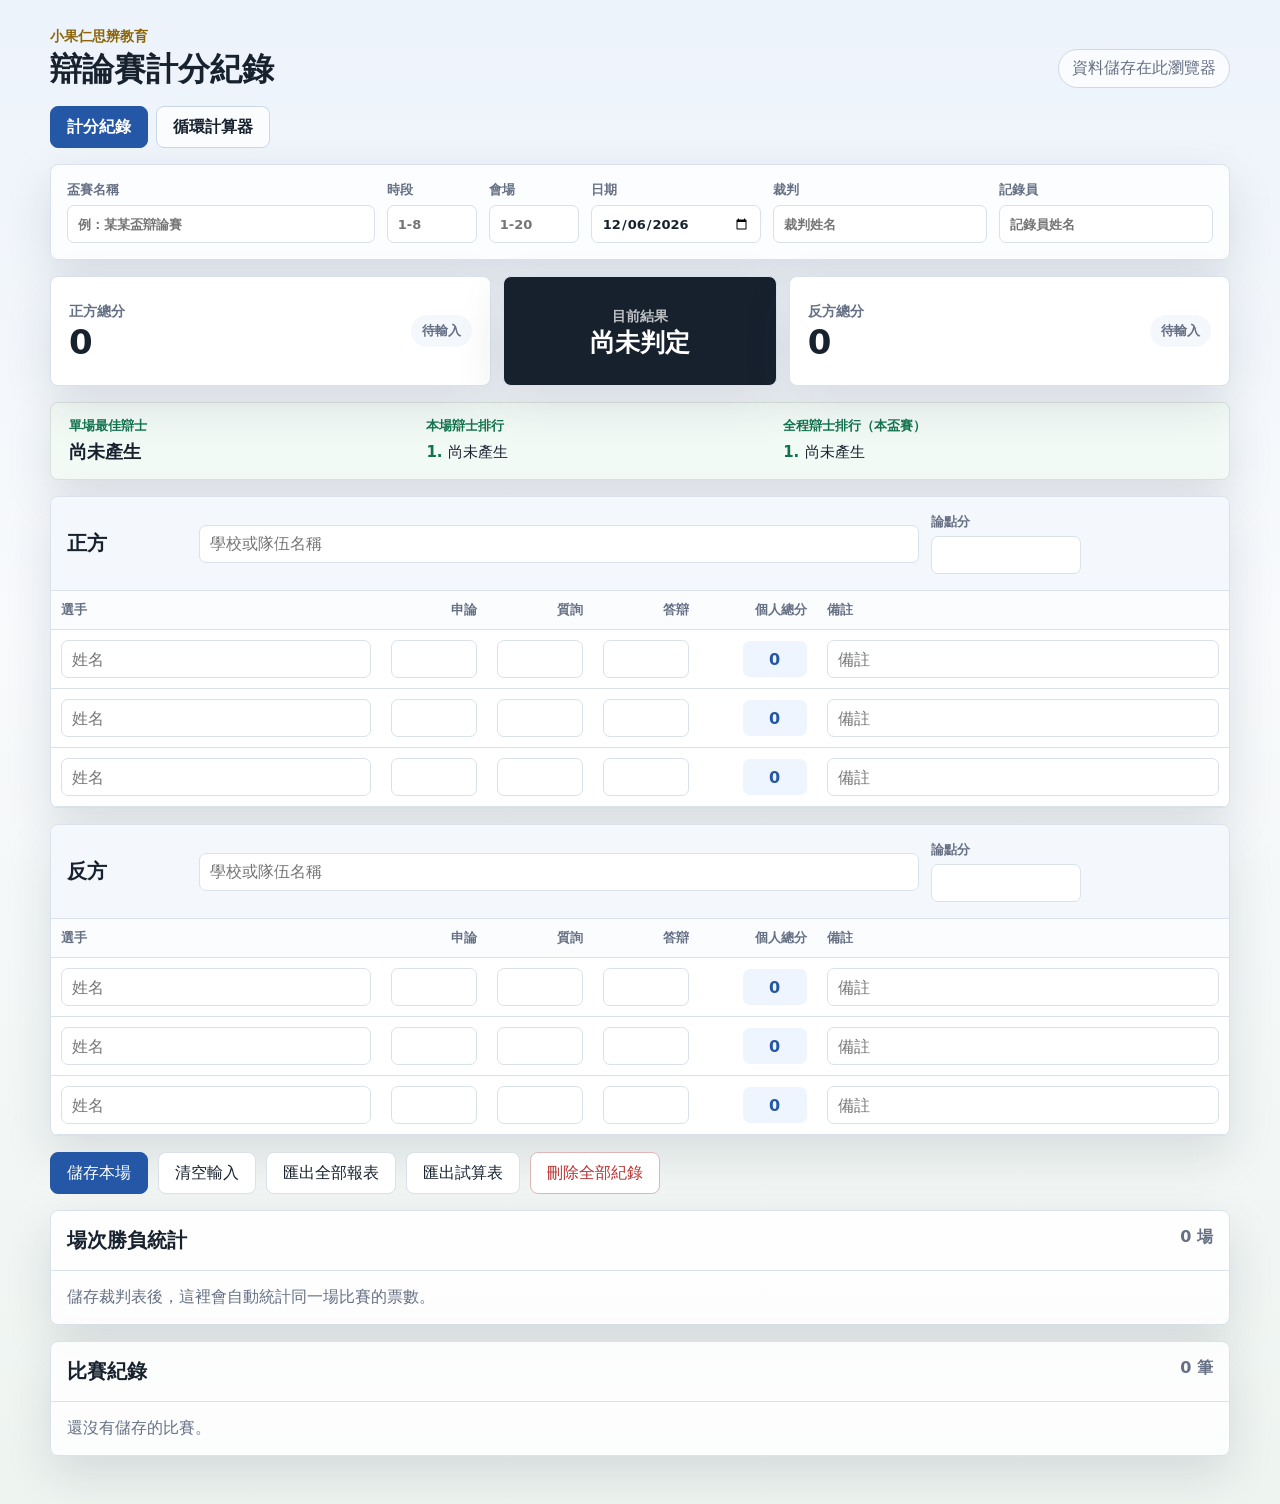
==== index.html @ 8562956e "Add files via upload" ====
<!doctype html>
<html lang="zh-Hant">
  <head>
    <meta charset="utf-8" />
    <meta name="viewport" content="width=device-width, initial-scale=1" />
    <title>辯論比賽計分紀錄</title>
    <link rel="stylesheet" href="styles.css?v=20260608-2" />
  </head>
  <body>
    <main class="app">
      <header class="topbar">
        <div>
          <p class="eyebrow">小果仁思辨教育</p>
          <h1>辯論賽計分紀錄</h1>
        </div>
        <div class="save-status" id="saveStatus">資料儲存在此瀏覽器</div>
      </header>

      <nav class="app-tabs" aria-label="功能切換">
        <button class="tab-button is-active" type="button" data-view="scoreView">計分紀錄</button>
        <button class="tab-button" type="button" data-view="cycleView">循環計算器</button>
      </nav>

      <section id="scoreView" class="app-view">
      <section class="match-meta" aria-label="比賽資訊">
        <label>
          盃賽名稱
          <input id="competitionName" type="text" placeholder="例：某某盃辯論賽" />
        </label>
        <label>
          時段
          <input id="matchPeriod" type="number" min="1" max="8" step="1" inputmode="numeric" data-integer-range="true" placeholder="1-8" />
        </label>
        <label>
          會場
          <input id="matchVenue" type="number" min="1" max="20" step="1" inputmode="numeric" data-integer-range="true" placeholder="1-20" />
        </label>
        <label>
          日期
          <input id="matchDate" type="date" />
        </label>
        <label>
          裁判
          <input id="matchJudge" type="text" placeholder="裁判姓名" />
        </label>
        <label>
          記錄員
          <input id="matchRecorder" type="text" placeholder="記錄員姓名" />
        </label>
      </section>

      <section class="cloud-panel is-hidden" aria-label="雲端儲存設定">
        <div>
          <p>雲端儲存</p>
          <strong id="cloudStatus">尚未連線 Google Sheet</strong>
        </div>
        <label>
          Apps Script 網址
          <input id="cloudEndpoint" type="url" placeholder="貼上 Google Apps Script Web App URL" />
        </label>
        <button id="saveCloudEndpoint" type="button">儲存連線</button>
      </section>

      <section class="scoreboard" aria-label="隊伍總分">
        <article class="side-summary affirmative">
          <div>
            <p>正方總分</p>
            <strong id="affirmativeTotal">0</strong>
          </div>
          <span id="affirmativeBadge">待輸入</span>
        </article>
        <article class="winner-card">
          <p>目前結果</p>
          <strong id="winnerText">尚未判定</strong>
        </article>
        <article class="side-summary negative">
          <div>
            <p>反方總分</p>
            <strong id="negativeTotal">0</strong>
          </div>
          <span id="negativeBadge">待輸入</span>
        </article>
      </section>

      <section class="best-panel" aria-label="單場最佳">
        <article>
          <p>單場最佳辯士</p>
          <strong id="bestPlayers">尚未產生</strong>
        </article>
        <article>
          <p>本場辯士排行</p>
          <ol id="matchRankings" class="ranking-list"></ol>
        </article>
        <article>
          <p>全程辯士排行（本盃賽）</p>
          <ol id="seasonRankings" class="ranking-list"></ol>
        </article>
      </section>

      <section class="teams" aria-label="選手分數">
        <article class="team-panel" data-side="affirmative">
          <div class="panel-heading">
            <h2>正方</h2>
            <input id="affirmativeTeam" type="text" placeholder="學校或隊伍名稱" />
            <label class="side-argument">
              論點分
              <input id="affirmativeArgument" type="number" min="-10" max="100" step="1" inputmode="numeric" />
            </label>
          </div>
          <div class="table-wrap">
            <table>
              <colgroup>
                <col class="player-col" />
                <col class="score-col" />
                <col class="score-col" />
                <col class="score-col" />
                <col class="total-col" />
                <col class="note-col" />
              </colgroup>
              <thead>
                <tr>
                  <th>選手</th>
                  <th>申論</th>
                  <th>質詢</th>
                  <th>答辯</th>
                  <th>個人總分</th>
                  <th>備註</th>
                </tr>
              </thead>
              <tbody id="affirmativeRows"></tbody>
            </table>
          </div>
        </article>

        <article class="team-panel" data-side="negative">
          <div class="panel-heading">
            <h2>反方</h2>
            <input id="negativeTeam" type="text" placeholder="學校或隊伍名稱" />
            <label class="side-argument">
              論點分
              <input id="negativeArgument" type="number" min="-10" max="100" step="1" inputmode="numeric" />
            </label>
          </div>
          <div class="table-wrap">
            <table>
              <colgroup>
                <col class="player-col" />
                <col class="score-col" />
                <col class="score-col" />
                <col class="score-col" />
                <col class="total-col" />
                <col class="note-col" />
              </colgroup>
              <thead>
                <tr>
                  <th>選手</th>
                  <th>申論</th>
                  <th>質詢</th>
                  <th>答辯</th>
                  <th>個人總分</th>
                  <th>備註</th>
                </tr>
              </thead>
              <tbody id="negativeRows"></tbody>
            </table>
          </div>
        </article>
      </section>

      <section class="actions" aria-label="操作">
        <button class="primary" id="saveMatch" type="button">儲存本場</button>
        <button id="resetForm" type="button">清空輸入</button>
        <button id="exportRecords" type="button">匯出全部報表</button>
        <button id="exportSpreadsheet" type="button">匯出試算表</button>
        <button class="danger" id="clearRecords" type="button">刪除全部紀錄</button>
      </section>

      <section class="match-summary-section" aria-label="場次勝負統計">
        <div class="section-heading">
          <h2>場次勝負統計</h2>
          <p id="matchSummaryCount">0 場</p>
        </div>
        <div id="matchSummaryList" class="match-summary-list"></div>
      </section>

      <section class="records-section" aria-label="歷史紀錄">
        <div class="section-heading">
          <h2>比賽紀錄</h2>
          <p id="recordCount">0 筆</p>
        </div>
        <div id="recordsList" class="records-list"></div>
      </section>
      </section>

      <section id="cycleView" class="app-view is-hidden" aria-label="循環計算器">
        <section class="cycle-panel">
          <div class="section-heading">
            <h2>循環計算器</h2>
            <p id="cycleStatus">選擇已儲存的場次</p>
          </div>
          <div class="cycle-controls">
            <label>
              循環類型
              <select id="cycleType">
                <option value="single">單淘（一場定生死）</option>
                <option value="mutual">互咬（兩場交換持方）</option>
                <option value="triangle">三角循環（三間學校）</option>
              </select>
            </label>
            <label>
              盃賽名稱
              <select id="cycleCompetition"></select>
            </label>
            <label>
              場次一
              <select class="cycle-match-select" id="cycleMatchA"></select>
            </label>
            <label>
              場次二
              <select class="cycle-match-select" id="cycleMatchB"></select>
            </label>
            <label>
              場次三
              <select class="cycle-match-select" id="cycleMatchC"></select>
            </label>
          </div>
          <div class="cycle-rule">
            <strong>出循環規則</strong>
            <p>先比勝場數；勝場相同，比評分單張數；評分單張數相同，比論點分。數字越高越優先。</p>
          </div>
          <div id="cycleResult" class="cycle-result"></div>
        </section>
      </section>
    </main>

    <template id="playerRowTemplate">
      <tr>
        <td><input data-field="name" type="text" placeholder="姓名" /></td>
        <td><input data-field="speech" type="number" min="-10" max="100" step="1" inputmode="numeric" /></td>
        <td><input data-field="question" type="number" min="-10" max="100" step="1" inputmode="numeric" /></td>
        <td><input data-field="defense" type="number" min="-10" max="100" step="1" inputmode="numeric" /></td>
        <td><output data-field="total">0</output></td>
        <td><input data-field="note" type="text" placeholder="備註" /></td>
      </tr>
    </template>

    <script src="app.js?v=20260608-2"></script>
  </body>
</html>
---- styles.css ----
:root {
  color-scheme: light;
  --ink: #18222f;
  --muted: #667085;
  --line: #d9e1ea;
  --surface: #ffffff;
  --band: #f4f7fb;
  --green: #11724d;
  --green-soft: #e8f5ef;
  --red: #b93232;
  --red-soft: #fff0ee;
  --blue: #2457a6;
  --blue-soft: #eef5ff;
  --gold: #8b6508;
  --shadow: 0 18px 48px rgba(20, 36, 58, 0.12);
}

* {
  box-sizing: border-box;
}

body {
  margin: 0;
  min-height: 100vh;
  color: var(--ink);
  font-family: "Noto Sans TC", "PingFang TC", "Microsoft JhengHei", system-ui, sans-serif;
  background: linear-gradient(180deg, #edf3fb 0%, #f8fafc 42%, #eef4f0 100%);
}

button,
input {
  font: inherit;
}

button {
  min-height: 42px;
  border: 1px solid var(--line);
  border-radius: 8px;
  padding: 0 16px;
  color: var(--ink);
  background: var(--surface);
  cursor: pointer;
}

button:hover {
  border-color: #9aaec2;
}

button.primary {
  border-color: var(--blue);
  color: #fff;
  background: var(--blue);
}

button.danger {
  color: var(--red);
  border-color: #e0b5b5;
}

input {
  width: 100%;
  min-height: 38px;
  border: 1px solid var(--line);
  border-radius: 7px;
  padding: 8px 10px;
  color: var(--ink);
  background: #fff;
}

input:focus {
  outline: 3px solid rgba(36, 87, 166, 0.18);
  border-color: var(--blue);
}

.app {
  width: min(1180px, calc(100% - 28px));
  margin: 0 auto;
  padding: 28px 0 48px;
}

.topbar {
  display: flex;
  align-items: flex-end;
  justify-content: space-between;
  gap: 20px;
  margin-bottom: 18px;
}

.eyebrow,
.topbar h1,
.section-heading h2,
.panel-heading h2,
.scoreboard p {
  margin: 0;
}

.eyebrow {
  color: var(--gold);
  font-size: 14px;
  font-weight: 700;
}

.topbar h1 {
  margin-top: 4px;
  font-size: 32px;
  line-height: 1.2;
}

.save-status {
  flex: 0 0 auto;
  border: 1px solid #cdd9e6;
  border-radius: 999px;
  padding: 8px 13px;
  color: var(--muted);
  background: rgba(255, 255, 255, 0.72);
}

.match-meta,
.cloud-panel,
.scoreboard,
.best-panel,
.teams,
.actions,
.match-summary-section,
.records-section {
  margin-top: 16px;
}

.app-tabs {
  display: flex;
  gap: 8px;
  margin-top: 18px;
}

.tab-button {
  border-color: #cbd7e4;
  background: rgba(255, 255, 255, 0.76);
  font-weight: 800;
}

.tab-button.is-active {
  border-color: var(--blue);
  color: #fff;
  background: var(--blue);
}

.match-meta {
  display: grid;
  grid-template-columns: 1.15fr 90px 90px 170px 0.8fr 0.8fr;
  gap: 12px;
  padding: 16px;
  border: 1px solid var(--line);
  border-radius: 8px;
  background: rgba(255, 255, 255, 0.78);
  box-shadow: var(--shadow);
}

.cycle-panel {
  margin-top: 16px;
  border: 1px solid var(--line);
  border-radius: 8px;
  background: rgba(255, 255, 255, 0.86);
  box-shadow: var(--shadow);
}

.cycle-controls {
  display: grid;
  grid-template-columns: 1fr 1.2fr 1fr 1fr 1fr;
  gap: 12px;
  padding: 16px;
  border-bottom: 1px solid var(--line);
}

select {
  width: 100%;
  min-height: 38px;
  border: 1px solid var(--line);
  border-radius: 7px;
  padding: 8px 10px;
  color: var(--ink);
  background: #fff;
  font: inherit;
}

.cycle-rule {
  display: grid;
  gap: 4px;
  padding: 14px 16px;
  border-bottom: 1px solid var(--line);
  background: #fbfcfe;
}

.cycle-rule strong,
.cycle-rule p {
  margin: 0;
}

.cycle-rule strong {
  color: var(--green);
}

.cycle-rule p {
  color: var(--muted);
}

.cycle-result {
  padding: 16px;
}

.cycle-result table {
  min-width: 680px;
}

.cycle-result tr.is-winner td {
  color: var(--green);
  background: var(--green-soft);
  font-weight: 800;
}

.is-hidden {
  display: none !important;
}

.cloud-panel {
  display: grid;
  grid-template-columns: minmax(180px, 240px) 1fr auto;
  align-items: end;
  gap: 12px;
  padding: 16px;
  border: 1px solid #d7e3d8;
  border-radius: 8px;
  background: #f7fbf8;
  box-shadow: var(--shadow);
}

.cloud-panel p,
.cloud-panel strong {
  margin: 0;
}

.cloud-panel p {
  color: var(--green);
  font-size: 13px;
  font-weight: 800;
}

.cloud-panel strong {
  display: block;
  margin-top: 4px;
  font-size: 16px;
}

label {
  display: grid;
  gap: 6px;
  color: var(--muted);
  font-size: 13px;
  font-weight: 700;
}

.scoreboard {
  display: grid;
  grid-template-columns: 1fr minmax(220px, 0.62fr) 1fr;
  gap: 12px;
}

.side-summary,
.winner-card {
  min-height: 110px;
  border: 1px solid var(--line);
  border-radius: 8px;
  padding: 18px;
  background: var(--surface);
  box-shadow: var(--shadow);
}

.side-summary {
  display: flex;
  align-items: center;
  justify-content: space-between;
  gap: 16px;
}

.side-summary p,
.winner-card p {
  color: var(--muted);
  font-size: 14px;
  font-weight: 700;
}

.side-summary strong,
.winner-card strong {
  display: block;
  margin-top: 4px;
  font-size: 34px;
  line-height: 1;
}

.side-summary span {
  border-radius: 999px;
  padding: 7px 11px;
  color: var(--muted);
  background: var(--band);
  font-size: 13px;
  font-weight: 700;
  white-space: nowrap;
}

.side-summary.is-leading span {
  color: var(--green);
  background: var(--green-soft);
}

.winner-card {
  display: grid;
  align-content: center;
  text-align: center;
  background: #17212e;
  color: #fff;
}

.winner-card p {
  color: rgba(255, 255, 255, 0.72);
}

.winner-card strong {
  font-size: 25px;
}

.best-panel {
  display: grid;
  grid-template-columns: 1fr 1fr 1.25fr;
  gap: 14px;
  border: 1px solid #d7e3d8;
  border-radius: 8px;
  padding: 14px 18px;
  background: #f2faf6;
  box-shadow: var(--shadow);
}

.best-panel article {
  min-width: 0;
}

.best-panel p {
  margin: 0;
  color: var(--green);
  font-size: 13px;
  font-weight: 800;
}

.ranking-list {
  margin: 6px 0 0;
  padding-left: 22px;
  color: var(--ink);
  font-size: 15px;
  line-height: 1.55;
}

.ranking-list li::marker {
  color: var(--green);
  font-weight: 800;
}

.best-panel strong {
  display: block;
  margin-top: 4px;
  color: var(--ink);
  font-size: 18px;
  line-height: 1.45;
}

.teams {
  display: grid;
  gap: 16px;
}

.team-panel {
  overflow: hidden;
  border: 1px solid var(--line);
  border-radius: 8px;
  background: var(--surface);
  box-shadow: var(--shadow);
}

.panel-heading {
  display: grid;
  grid-template-columns: 120px minmax(280px, 720px) 150px;
  align-items: center;
  justify-content: start;
  gap: 12px;
  padding: 16px;
  border-bottom: 1px solid var(--line);
  background: var(--band);
}

.side-argument {
  gap: 5px;
}

.panel-heading h2,
.section-heading h2 {
  font-size: 20px;
}

.table-wrap {
  overflow-x: auto;
}

table {
  width: 100%;
  border-collapse: collapse;
  table-layout: fixed;
  min-width: 860px;
}

.player-col {
  width: 28%;
}

.score-col {
  width: 9%;
}

.total-col {
  width: 10%;
}

.note-col {
  width: 35%;
}

th,
td {
  border-bottom: 1px solid var(--line);
  padding: 10px;
  text-align: left;
  vertical-align: middle;
}

th {
  color: var(--muted);
  font-size: 13px;
  background: #fbfcfe;
}

td:nth-child(n + 2):nth-child(-n + 5),
th:nth-child(n + 2):nth-child(-n + 5) {
  text-align: right;
}

td output {
  display: inline-grid;
  width: 64px;
  min-height: 36px;
  align-items: center;
  justify-content: center;
  border-radius: 7px;
  color: var(--blue);
  background: var(--blue-soft);
  font-weight: 800;
}

td input[data-field="speech"],
td input[data-field="question"],
td input[data-field="defense"] {
  max-width: 86px;
  margin-left: auto;
}

.actions {
  display: flex;
  flex-wrap: wrap;
  gap: 10px;
  align-items: center;
}

.match-summary-section,
.records-section {
  border: 1px solid var(--line);
  border-radius: 8px;
  background: rgba(255, 255, 255, 0.86);
  box-shadow: var(--shadow);
}

.section-heading {
  display: flex;
  justify-content: space-between;
  gap: 12px;
  padding: 16px;
  border-bottom: 1px solid var(--line);
}

.section-heading p {
  margin: 0;
  color: var(--muted);
  font-weight: 700;
}

.records-list {
  display: grid;
  gap: 10px;
  padding: 16px;
}

.match-summary-list {
  display: grid;
  gap: 10px;
  padding: 16px;
}

.empty-records {
  margin: 0;
  color: var(--muted);
}

.record {
  border: 1px solid var(--line);
  border-radius: 8px;
  padding: 14px;
  background: #fff;
}

.match-summary {
  display: grid;
  grid-template-columns: minmax(220px, 1fr) 1.4fr;
  gap: 14px;
  border: 1px solid var(--line);
  border-radius: 8px;
  padding: 14px;
  background: #fff;
}

.match-summary h3 {
  margin: 0;
  font-size: 17px;
}

.summary-votes {
  display: grid;
  grid-template-columns: 1fr 1fr 1fr;
  gap: 10px;
}

.summary-votes div {
  border-radius: 8px;
  padding: 10px;
  background: var(--band);
}

.summary-votes div.is-winner {
  color: var(--green);
  background: var(--green-soft);
}

.summary-votes p,
.summary-votes strong,
.summary-votes span {
  display: block;
  margin: 0;
}

.summary-votes p,
.summary-votes span {
  font-size: 13px;
  color: inherit;
}

.summary-votes strong {
  margin: 3px 0;
  font-size: 24px;
}

.record-top {
  display: flex;
  justify-content: space-between;
  gap: 12px;
  align-items: flex-start;
}

.record-actions {
  display: flex;
  flex: 0 0 auto;
  gap: 8px;
}

.record h3 {
  margin: 0;
  font-size: 17px;
}

.record-meta {
  margin: 4px 0 0;
  color: var(--muted);
  font-size: 13px;
}

.record-result {
  margin: 12px 0 0;
  display: grid;
  grid-template-columns: 1fr 1fr;
  gap: 10px;
}

.record-score {
  border-radius: 8px;
  padding: 10px;
  background: var(--band);
}

.record-score.is-winner {
  color: var(--green);
  background: var(--green-soft);
}

.record-score p,
.record-score strong {
  display: block;
  margin: 0;
}

.record-score p {
  font-size: 13px;
  color: inherit;
}

.record-score strong {
  margin-top: 3px;
  font-size: 24px;
}

.record-best {
  margin: 10px 0 0;
  border-radius: 8px;
  padding: 9px 10px;
  color: var(--green);
  background: var(--green-soft);
  font-size: 14px;
  font-weight: 800;
}

.small-action {
  min-height: 34px;
  padding: 0 10px;
  font-size: 13px;
}

@media (max-width: 760px) {
  .topbar,
  .section-heading,
  .record-top {
    display: grid;
  }

  .match-meta,
  .cloud-panel,
  .cycle-controls,
  .scoreboard,
  .best-panel,
  .match-summary,
  .summary-votes,
  .record-result {
    grid-template-columns: 1fr;
  }

  .panel-heading {
    grid-template-columns: 1fr;
  }

  .topbar h1 {
    font-size: 27px;
  }

  .save-status {
    width: fit-content;
  }
}
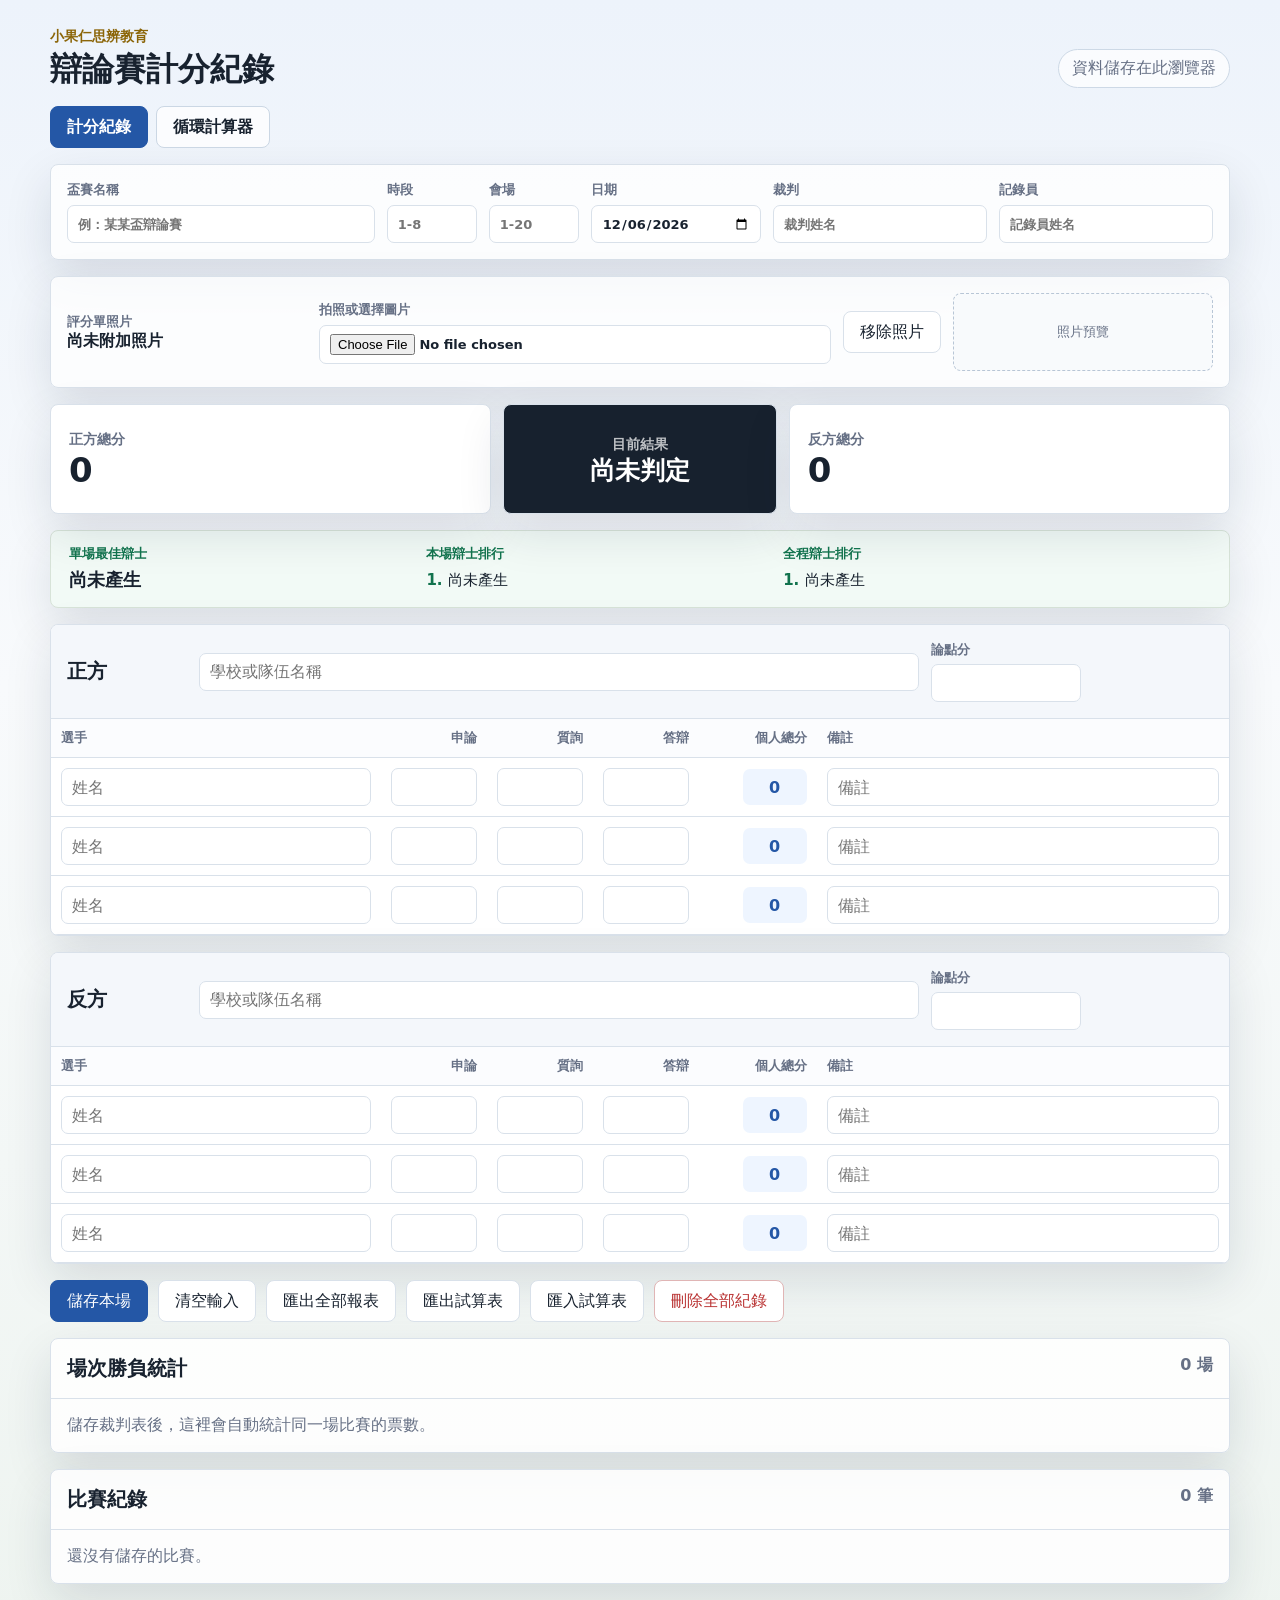
==== commit 2cca6a61: "Add files via upload" ====
--- a/index.html
+++ b/index.html
@@ -4,7 +4,7 @@
     <meta charset="utf-8" />
     <meta name="viewport" content="width=device-width, initial-scale=1" />
     <title>辯論比賽計分紀錄</title>
-    <link rel="stylesheet" href="styles.css?v=20260608-2" />
+    <link rel="stylesheet" href="styles.css?v=20260608-5" />
   </head>
   <body>
     <main class="app">
@@ -49,6 +49,21 @@
         </label>
       </section>
 
+      <section class="ballot-photo-panel" aria-label="評分單照片">
+        <div>
+          <p>評分單照片</p>
+          <strong id="ballotPhotoStatus">尚未附加照片</strong>
+        </div>
+        <label class="photo-upload">
+          <span>拍照或選擇圖片</span>
+          <input id="ballotPhotoInput" type="file" accept="image/*" capture="environment" />
+        </label>
+        <button id="removeBallotPhoto" type="button" disabled>移除照片</button>
+        <figure id="ballotPhotoPreview" class="photo-preview is-empty">
+          <span>照片預覽</span>
+        </figure>
+      </section>
+
       <section class="cloud-panel is-hidden" aria-label="雲端儲存設定">
         <div>
           <p>雲端儲存</p>
@@ -67,7 +82,6 @@
             <p>正方總分</p>
             <strong id="affirmativeTotal">0</strong>
           </div>
-          <span id="affirmativeBadge">待輸入</span>
         </article>
         <article class="winner-card">
           <p>目前結果</p>
@@ -78,7 +92,6 @@
             <p>反方總分</p>
             <strong id="negativeTotal">0</strong>
           </div>
-          <span id="negativeBadge">待輸入</span>
         </article>
       </section>
 
@@ -92,7 +105,7 @@
           <ol id="matchRankings" class="ranking-list"></ol>
         </article>
         <article>
-          <p>全程辯士排行（本盃賽）</p>
+          <p>全程辯士排行</p>
           <ol id="seasonRankings" class="ranking-list"></ol>
         </article>
       </section>
@@ -172,6 +185,10 @@
         <button id="resetForm" type="button">清空輸入</button>
         <button id="exportRecords" type="button">匯出全部報表</button>
         <button id="exportSpreadsheet" type="button">匯出試算表</button>
+        <label class="import-action">
+          匯入試算表
+          <input id="importSpreadsheet" type="file" accept=".csv,text/csv" />
+        </label>
         <button class="danger" id="clearRecords" type="button">刪除全部紀錄</button>
       </section>
 
@@ -202,9 +219,9 @@
             <label>
               循環類型
               <select id="cycleType">
-                <option value="single">單淘（一場定生死）</option>
-                <option value="mutual">互咬（兩場交換持方）</option>
-                <option value="triangle">三角循環（三間學校）</option>
+                <option value="single">單淘</option>
+                <option value="mutual">互咬</option>
+                <option value="triangle">三角循環</option>
               </select>
             </label>
             <label>
@@ -226,7 +243,11 @@
           </div>
           <div class="cycle-rule">
             <strong>出循環規則</strong>
-            <p>先比勝場數；勝場相同，比評分單張數；評分單張數相同，比論點分。數字越高越優先。</p>
+            <ol>
+              <li>先比勝場數，勝場多者出循環。</li>
+              <li>勝場相同時，比評分單張數，單勝張數多者出循環。</li>
+              <li>評分單張數相同時，比論點單張數，拿到較多裁判論點單者出循環。</li>
+            </ol>
           </div>
           <div id="cycleResult" class="cycle-result"></div>
         </section>
@@ -244,6 +265,6 @@
       </tr>
     </template>
 
-    <script src="app.js?v=20260608-2"></script>
+    <script src="app.js?v=20260608-5"></script>
   </body>
 </html>
--- a/styles.css
+++ b/styles.css
@@ -57,6 +57,22 @@
   border-color: #e0b5b5;
 }
 
+.import-action {
+  display: inline-grid;
+  place-items: center;
+  min-height: 42px;
+  border: 1px solid var(--line);
+  border-radius: 8px;
+  padding: 0 16px;
+  color: var(--ink);
+  background: var(--surface);
+  cursor: pointer;
+}
+
+.import-action input {
+  display: none;
+}
+
 input {
   width: 100%;
   min-height: 38px;
@@ -116,6 +132,7 @@
 }
 
 .match-meta,
+.ballot-photo-panel,
 .cloud-panel,
 .scoreboard,
 .best-panel,
@@ -155,6 +172,57 @@
   box-shadow: var(--shadow);
 }
 
+.ballot-photo-panel {
+  display: grid;
+  grid-template-columns: minmax(180px, 240px) minmax(220px, 1fr) auto minmax(180px, 260px);
+  align-items: center;
+  gap: 12px;
+  padding: 16px;
+  border: 1px solid var(--line);
+  border-radius: 8px;
+  background: rgba(255, 255, 255, 0.78);
+  box-shadow: var(--shadow);
+}
+
+.ballot-photo-panel p,
+.ballot-photo-panel strong {
+  display: block;
+  margin: 0;
+}
+
+.ballot-photo-panel p {
+  color: var(--muted);
+  font-size: 13px;
+  font-weight: 800;
+}
+
+.photo-upload {
+  display: grid;
+  gap: 6px;
+  color: var(--muted);
+  font-size: 13px;
+  font-weight: 800;
+}
+
+.photo-preview {
+  display: grid;
+  place-items: center;
+  min-height: 78px;
+  margin: 0;
+  border: 1px dashed #b8c6d6;
+  border-radius: 8px;
+  overflow: hidden;
+  color: var(--muted);
+  background: #f8fafc;
+  font-size: 13px;
+}
+
+.photo-preview img {
+  width: 100%;
+  max-height: 120px;
+  object-fit: cover;
+}
+
 .cycle-panel {
   margin-top: 16px;
   border: 1px solid var(--line);
@@ -191,15 +259,23 @@
 }
 
 .cycle-rule strong,
+.cycle-rule p,
+.cycle-rule ol {
+  margin: 0;
+}
+
+.cycle-rule strong {
+  color: var(--green);
+}
+
 .cycle-rule p {
-  margin: 0;
-}
-
-.cycle-rule strong {
-  color: var(--green);
-}
-
-.cycle-rule p {
+  color: var(--muted);
+}
+
+.cycle-rule ol {
+  display: grid;
+  gap: 5px;
+  padding-left: 22px;
   color: var(--muted);
 }
 
@@ -256,6 +332,15 @@
   color: var(--muted);
   font-size: 13px;
   font-weight: 700;
+}
+
+label.import-action {
+  display: inline-grid;
+  place-items: center;
+  gap: 0;
+  color: var(--ink);
+  font-size: 1rem;
+  font-weight: 400;
 }
 
 .scoreboard {
@@ -639,6 +724,25 @@
   font-weight: 800;
 }
 
+.record-photo {
+  display: flex;
+  align-items: center;
+  gap: 10px;
+  margin-top: 10px;
+  border-radius: 8px;
+  padding: 8px;
+  background: #f8fafc;
+}
+
+.record-photo img {
+  width: 96px;
+  height: 64px;
+  border-radius: 6px;
+  object-fit: cover;
+  border: 1px solid var(--line);
+  background: #fff;
+}
+
 .small-action {
   min-height: 34px;
   padding: 0 10px;
@@ -653,6 +757,7 @@
   }
 
   .match-meta,
+  .ballot-photo-panel,
   .cloud-panel,
   .cycle-controls,
   .scoreboard,
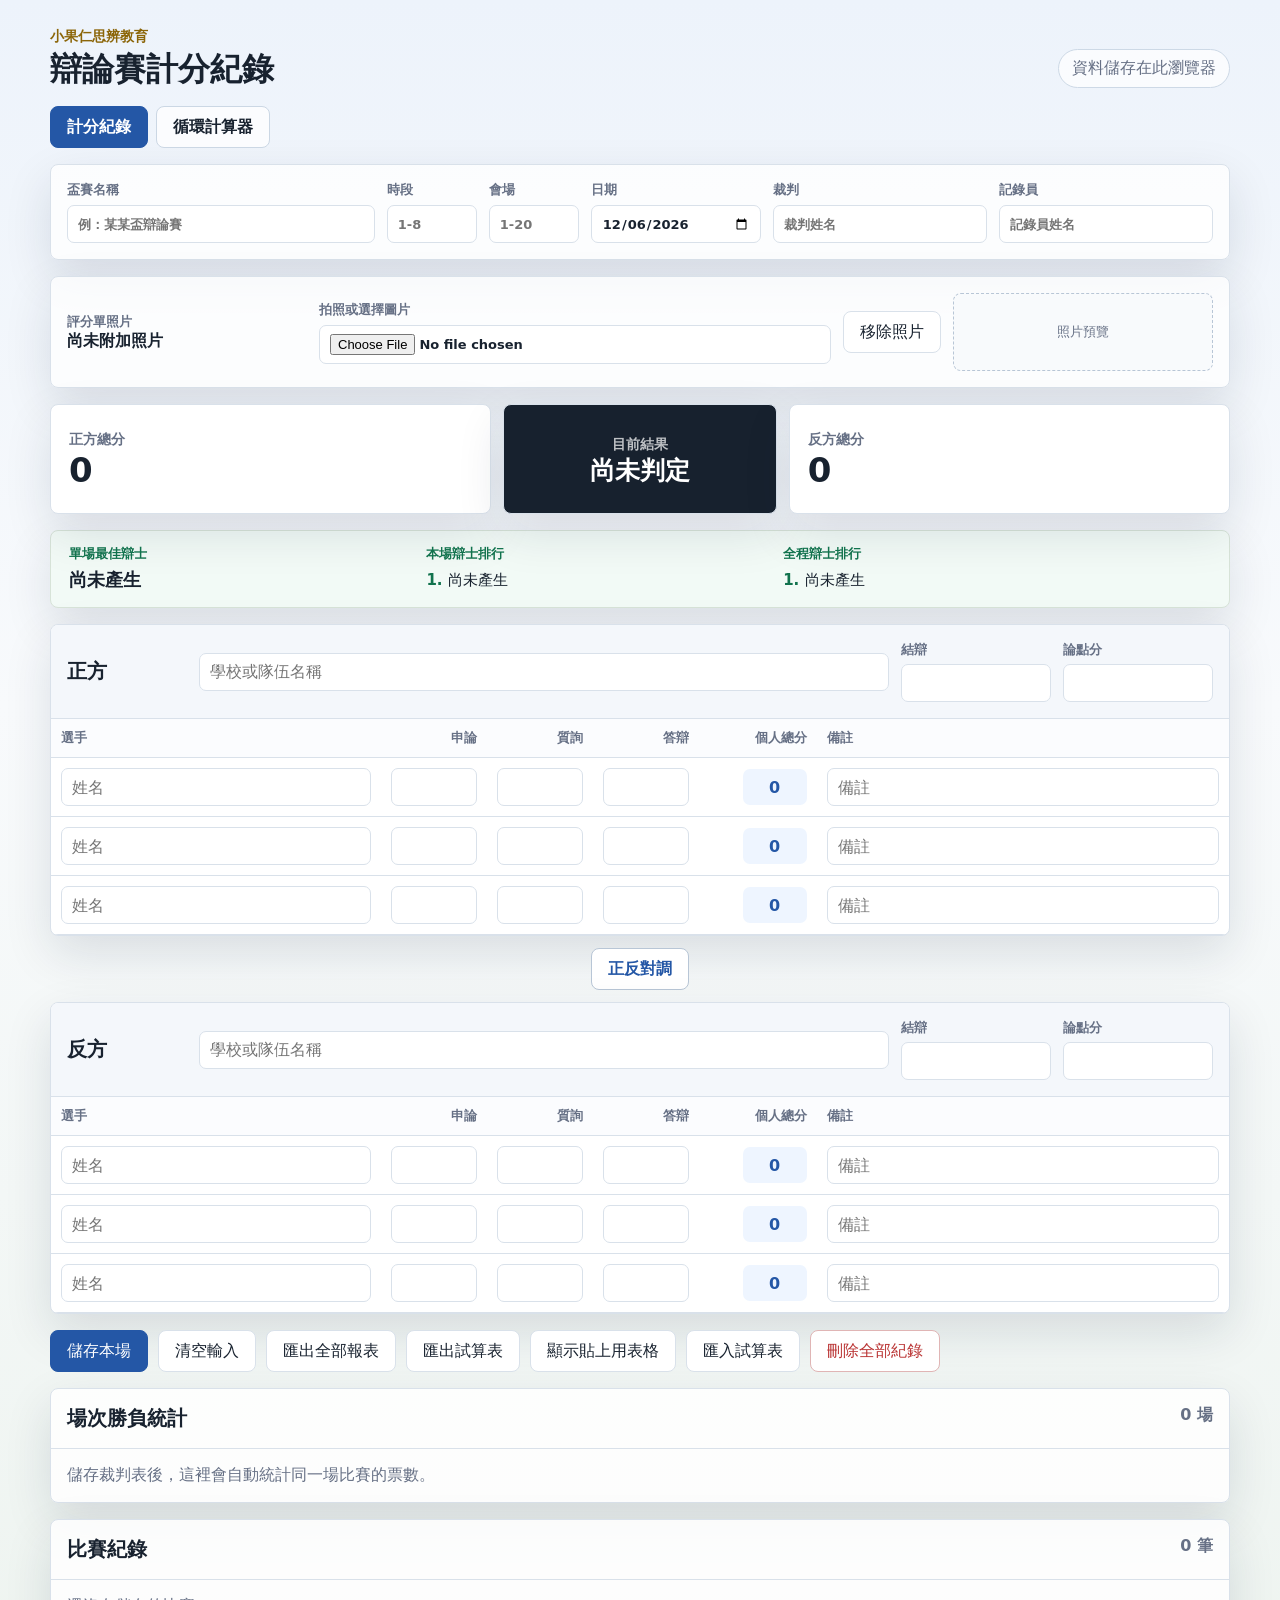
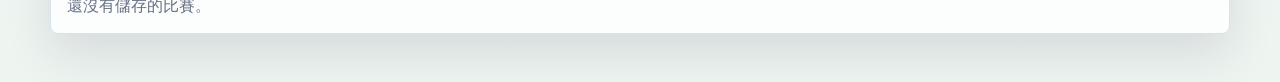
==== commit 2984a87a: "Add files via upload" ====
--- a/index.html
+++ b/index.html
@@ -4,7 +4,7 @@
     <meta charset="utf-8" />
     <meta name="viewport" content="width=device-width, initial-scale=1" />
     <title>辯論比賽計分紀錄</title>
-    <link rel="stylesheet" href="styles.css?v=20260608-5" />
+    <link rel="stylesheet" href="styles.css?v=20260608-14" />
   </head>
   <body>
     <main class="app">
@@ -41,11 +41,11 @@
         </label>
         <label>
           裁判
-          <input id="matchJudge" type="text" placeholder="裁判姓名" />
+          <input id="matchJudge" type="text" list="judgeNameOptions" placeholder="裁判姓名" />
         </label>
         <label>
           記錄員
-          <input id="matchRecorder" type="text" placeholder="記錄員姓名" />
+          <input id="matchRecorder" type="text" list="recorderNameOptions" placeholder="記錄員姓名" />
         </label>
       </section>
 
@@ -116,8 +116,12 @@
             <h2>正方</h2>
             <input id="affirmativeTeam" type="text" placeholder="學校或隊伍名稱" />
             <label class="side-argument">
+              結辯
+              <input id="affirmativeClosing" type="number" min="0" max="50" step="1" inputmode="numeric" />
+            </label>
+            <label class="side-argument">
               論點分
-              <input id="affirmativeArgument" type="number" min="-10" max="100" step="1" inputmode="numeric" />
+              <input id="affirmativeArgument" type="number" min="0" max="20" step="1" inputmode="numeric" />
             </label>
           </div>
           <div class="table-wrap">
@@ -145,13 +149,21 @@
           </div>
         </article>
 
+        <div class="swap-panel">
+          <button id="swapSides" type="button">正反對調</button>
+        </div>
+
         <article class="team-panel" data-side="negative">
           <div class="panel-heading">
             <h2>反方</h2>
             <input id="negativeTeam" type="text" placeholder="學校或隊伍名稱" />
             <label class="side-argument">
+              結辯
+              <input id="negativeClosing" type="number" min="0" max="50" step="1" inputmode="numeric" />
+            </label>
+            <label class="side-argument">
               論點分
-              <input id="negativeArgument" type="number" min="-10" max="100" step="1" inputmode="numeric" />
+              <input id="negativeArgument" type="number" min="0" max="20" step="1" inputmode="numeric" />
             </label>
           </div>
           <div class="table-wrap">
@@ -185,11 +197,20 @@
         <button id="resetForm" type="button">清空輸入</button>
         <button id="exportRecords" type="button">匯出全部報表</button>
         <button id="exportSpreadsheet" type="button">匯出試算表</button>
+        <button id="showSpreadsheetText" type="button">顯示貼上用表格</button>
         <label class="import-action">
           匯入試算表
           <input id="importSpreadsheet" type="file" accept=".csv,text/csv" />
         </label>
         <button class="danger" id="clearRecords" type="button">刪除全部紀錄</button>
+      </section>
+
+      <section id="spreadsheetTextPanel" class="spreadsheet-text-panel is-hidden" aria-label="貼上用表格">
+        <div class="section-heading">
+          <h2>貼上用表格</h2>
+          <button id="copySpreadsheetText" type="button">複製文字</button>
+        </div>
+        <textarea id="spreadsheetTextOutput" readonly spellcheck="false"></textarea>
       </section>
 
       <section class="match-summary-section" aria-label="場次勝負統計">
@@ -244,11 +265,65 @@
           <div class="cycle-rule">
             <strong>出循環規則</strong>
             <ol>
-              <li>先比勝場數，勝場多者出循環。</li>
+              <li>預設先比勝場數，勝場多者出循環。</li>
               <li>勝場相同時，比評分單張數，單勝張數多者出循環。</li>
               <li>評分單張數相同時，比論點單張數，拿到較多裁判論點單者出循環。</li>
             </ol>
           </div>
+          <div class="cycle-rank-controls" aria-label="循環排序順位">
+            <label>
+              第一順位
+              <select class="cycle-rank-select" id="cycleRankRule1">
+                <option value="matchWins">勝場數</option>
+                <option value="ballotWins">評分單張數</option>
+                <option value="argumentPoints">論點單張數</option>
+                <option value="speakerRankPoints">辯士排名加總</option>
+                <option value="totalScore">總分加總</option>
+              </select>
+            </label>
+            <label>
+              第二順位
+              <select class="cycle-rank-select" id="cycleRankRule2">
+                <option value="matchWins">勝場數</option>
+                <option value="ballotWins" selected>評分單張數</option>
+                <option value="argumentPoints">論點單張數</option>
+                <option value="speakerRankPoints">辯士排名加總</option>
+                <option value="totalScore">總分加總</option>
+              </select>
+            </label>
+            <label>
+              第三順位
+              <select class="cycle-rank-select" id="cycleRankRule3">
+                <option value="matchWins">勝場數</option>
+                <option value="ballotWins">評分單張數</option>
+                <option value="argumentPoints" selected>論點單張數</option>
+                <option value="speakerRankPoints">辯士排名加總</option>
+                <option value="totalScore">總分加總</option>
+              </select>
+            </label>
+            <label>
+              第四順位
+              <select class="cycle-rank-select" id="cycleRankRule4">
+                <option value="">不使用</option>
+                <option value="matchWins">勝場數</option>
+                <option value="ballotWins">評分單張數</option>
+                <option value="argumentPoints">論點單張數</option>
+                <option value="speakerRankPoints" selected>辯士排名加總</option>
+                <option value="totalScore">總分加總</option>
+              </select>
+            </label>
+            <label>
+              第五順位
+              <select class="cycle-rank-select" id="cycleRankRule5">
+                <option value="">不使用</option>
+                <option value="matchWins">勝場數</option>
+                <option value="ballotWins">評分單張數</option>
+                <option value="argumentPoints">論點單張數</option>
+                <option value="speakerRankPoints">辯士排名加總</option>
+                <option value="totalScore" selected>總分加總</option>
+              </select>
+            </label>
+          </div>
           <div id="cycleResult" class="cycle-result"></div>
         </section>
       </section>
@@ -256,7 +331,7 @@
 
     <template id="playerRowTemplate">
       <tr>
-        <td><input data-field="name" type="text" placeholder="姓名" /></td>
+        <td><input data-field="name" type="text" list="playerNameOptions" placeholder="姓名" /></td>
         <td><input data-field="speech" type="number" min="-10" max="100" step="1" inputmode="numeric" /></td>
         <td><input data-field="question" type="number" min="-10" max="100" step="1" inputmode="numeric" /></td>
         <td><input data-field="defense" type="number" min="-10" max="100" step="1" inputmode="numeric" /></td>
@@ -265,6 +340,10 @@
       </tr>
     </template>
 
-    <script src="app.js?v=20260608-5"></script>
+    <datalist id="judgeNameOptions"></datalist>
+    <datalist id="recorderNameOptions"></datalist>
+    <datalist id="playerNameOptions"></datalist>
+
+    <script src="app.js?v=20260608-14"></script>
   </body>
 </html>
--- a/styles.css
+++ b/styles.css
@@ -138,6 +138,7 @@
 .best-panel,
 .teams,
 .actions,
+.spreadsheet-text-panel,
 .match-summary-section,
 .records-section {
   margin-top: 16px;
@@ -237,6 +238,15 @@
   gap: 12px;
   padding: 16px;
   border-bottom: 1px solid var(--line);
+}
+
+.cycle-rank-controls {
+  display: grid;
+  grid-template-columns: repeat(5, minmax(140px, 1fr));
+  gap: 12px;
+  padding: 16px;
+  border-bottom: 1px solid var(--line);
+  background: #fff;
 }
 
 select {
@@ -284,7 +294,14 @@
 }
 
 .cycle-result table {
-  min-width: 680px;
+  min-width: 860px;
+}
+
+.cycle-rank-summary {
+  margin: 0 0 10px;
+  color: var(--muted);
+  font-size: 13px;
+  font-weight: 800;
 }
 
 .cycle-result tr.is-winner td {
@@ -468,9 +485,22 @@
   box-shadow: var(--shadow);
 }
 
+.swap-panel {
+  display: flex;
+  justify-content: center;
+  margin: -4px 0;
+}
+
+.swap-panel button {
+  border-color: #b8c6d6;
+  color: var(--blue);
+  font-weight: 800;
+  background: #fff;
+}
+
 .panel-heading {
   display: grid;
-  grid-template-columns: 120px minmax(280px, 720px) 150px;
+  grid-template-columns: 120px minmax(260px, 1fr) 150px 150px;
   align-items: center;
   justify-content: start;
   gap: 12px;
@@ -560,6 +590,33 @@
   align-items: center;
 }
 
+.spreadsheet-text-panel {
+  border: 1px solid var(--line);
+  border-radius: 8px;
+  background: #fff;
+  box-shadow: var(--shadow);
+}
+
+.spreadsheet-text-panel .section-heading {
+  padding: 14px 16px;
+  border-bottom: 1px solid var(--line);
+}
+
+.spreadsheet-text-panel textarea {
+  display: block;
+  width: 100%;
+  min-height: 260px;
+  border: 0;
+  border-radius: 0 0 8px 8px;
+  padding: 14px 16px;
+  color: var(--ink);
+  background: #fbfcfe;
+  font-family: ui-monospace, SFMono-Regular, Menlo, Consolas, monospace;
+  font-size: 13px;
+  line-height: 1.5;
+  resize: vertical;
+}
+
 .match-summary-section,
 .records-section {
   border: 1px solid var(--line);
@@ -623,7 +680,7 @@
 
 .summary-votes {
   display: grid;
-  grid-template-columns: 1fr 1fr 1fr;
+  grid-template-columns: repeat(5, minmax(120px, 1fr));
   gap: 10px;
 }
 
@@ -760,6 +817,7 @@
   .ballot-photo-panel,
   .cloud-panel,
   .cycle-controls,
+  .cycle-rank-controls,
   .scoreboard,
   .best-panel,
   .match-summary,
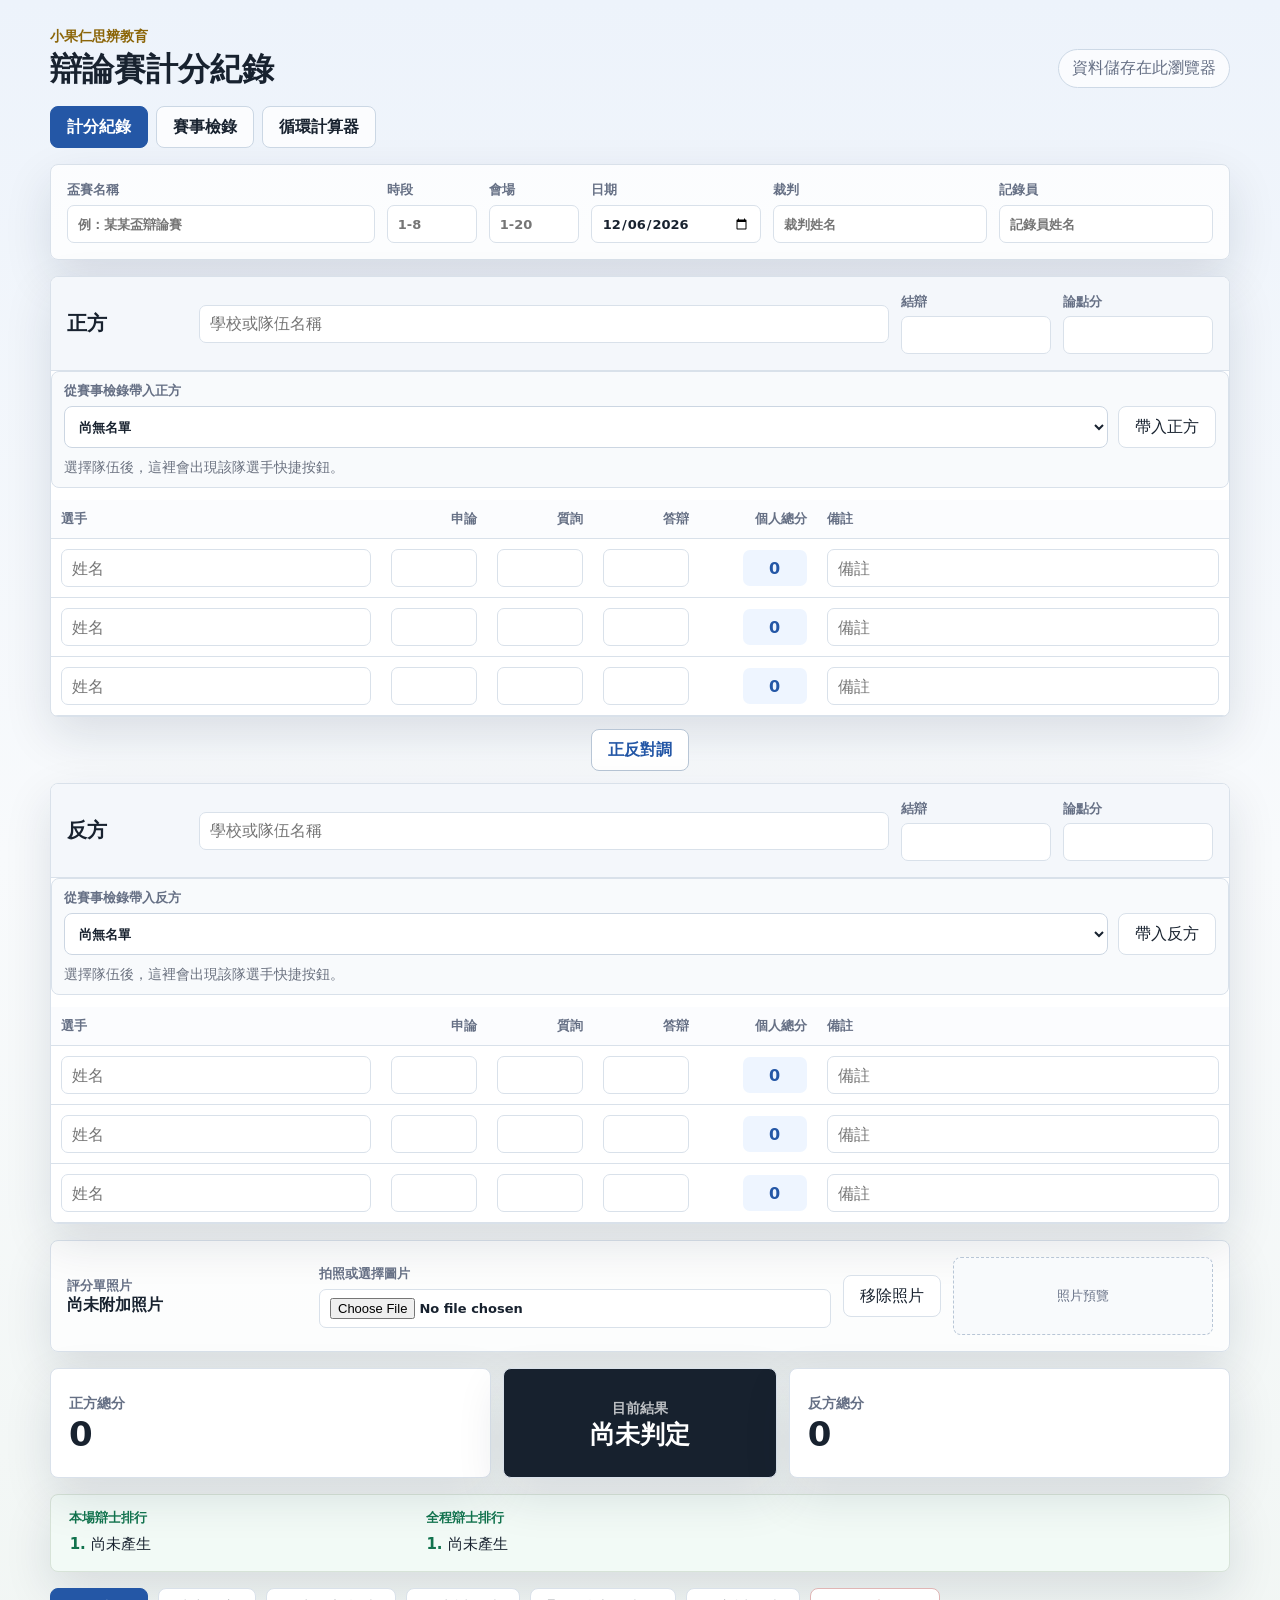
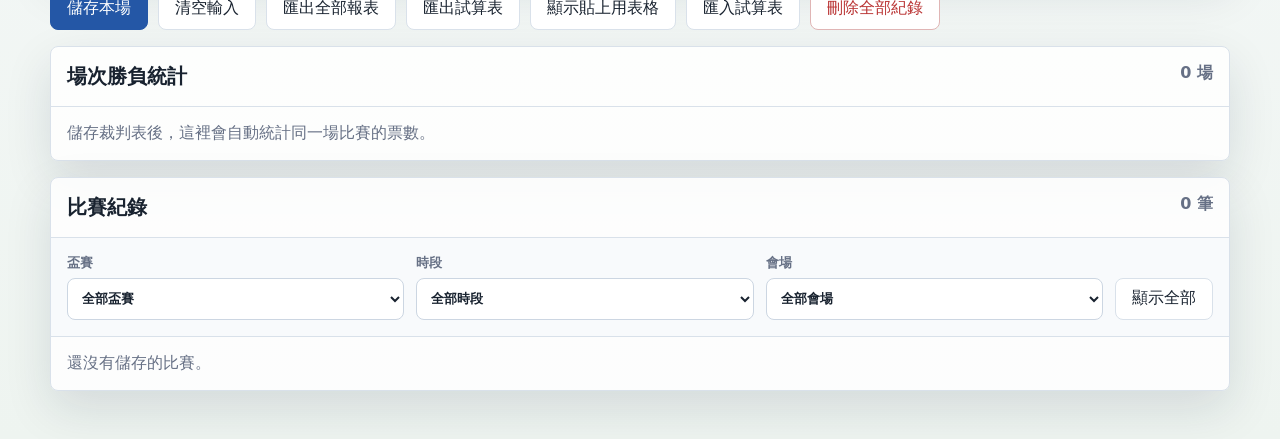
==== commit b4579be3: "Add files via upload" ====
--- a/index.html
+++ b/index.html
@@ -4,7 +4,7 @@
     <meta charset="utf-8" />
     <meta name="viewport" content="width=device-width, initial-scale=1" />
     <title>辯論比賽計分紀錄</title>
-    <link rel="stylesheet" href="styles.css?v=20260608-14" />
+    <link rel="stylesheet" href="styles.css?v=20260608-17" />
   </head>
   <body>
     <main class="app">
@@ -18,6 +18,7 @@
 
       <nav class="app-tabs" aria-label="功能切換">
         <button class="tab-button is-active" type="button" data-view="scoreView">計分紀錄</button>
+        <button class="tab-button" type="button" data-view="rosterView">賽事檢錄</button>
         <button class="tab-button" type="button" data-view="cycleView">循環計算器</button>
       </nav>
 
@@ -27,6 +28,7 @@
           盃賽名稱
           <input id="competitionName" type="text" placeholder="例：某某盃辯論賽" />
         </label>
+        <div id="competitionNewRosterPrompt" class="new-player-prompt is-hidden" aria-live="polite"></div>
         <label>
           時段
           <input id="matchPeriod" type="number" min="1" max="8" step="1" inputmode="numeric" data-integer-range="true" placeholder="1-8" />
@@ -47,21 +49,6 @@
           記錄員
           <input id="matchRecorder" type="text" list="recorderNameOptions" placeholder="記錄員姓名" />
         </label>
-      </section>
-
-      <section class="ballot-photo-panel" aria-label="評分單照片">
-        <div>
-          <p>評分單照片</p>
-          <strong id="ballotPhotoStatus">尚未附加照片</strong>
-        </div>
-        <label class="photo-upload">
-          <span>拍照或選擇圖片</span>
-          <input id="ballotPhotoInput" type="file" accept="image/*" capture="environment" />
-        </label>
-        <button id="removeBallotPhoto" type="button" disabled>移除照片</button>
-        <figure id="ballotPhotoPreview" class="photo-preview is-empty">
-          <span>照片預覽</span>
-        </figure>
       </section>
 
       <section class="cloud-panel is-hidden" aria-label="雲端儲存設定">
@@ -76,45 +63,11 @@
         <button id="saveCloudEndpoint" type="button">儲存連線</button>
       </section>
 
-      <section class="scoreboard" aria-label="隊伍總分">
-        <article class="side-summary affirmative">
-          <div>
-            <p>正方總分</p>
-            <strong id="affirmativeTotal">0</strong>
-          </div>
-        </article>
-        <article class="winner-card">
-          <p>目前結果</p>
-          <strong id="winnerText">尚未判定</strong>
-        </article>
-        <article class="side-summary negative">
-          <div>
-            <p>反方總分</p>
-            <strong id="negativeTotal">0</strong>
-          </div>
-        </article>
-      </section>
-
-      <section class="best-panel" aria-label="單場最佳">
-        <article>
-          <p>單場最佳辯士</p>
-          <strong id="bestPlayers">尚未產生</strong>
-        </article>
-        <article>
-          <p>本場辯士排行</p>
-          <ol id="matchRankings" class="ranking-list"></ol>
-        </article>
-        <article>
-          <p>全程辯士排行</p>
-          <ol id="seasonRankings" class="ranking-list"></ol>
-        </article>
-      </section>
-
       <section class="teams" aria-label="選手分數">
         <article class="team-panel" data-side="affirmative">
           <div class="panel-heading">
             <h2>正方</h2>
-            <input id="affirmativeTeam" type="text" placeholder="學校或隊伍名稱" />
+            <input id="affirmativeTeam" type="text" list="teamNameOptions" placeholder="學校或隊伍名稱" />
             <label class="side-argument">
               結辯
               <input id="affirmativeClosing" type="number" min="0" max="50" step="1" inputmode="numeric" />
@@ -123,6 +76,16 @@
               論點分
               <input id="affirmativeArgument" type="number" min="0" max="20" step="1" inputmode="numeric" />
             </label>
+          </div>
+          <div class="side-roster-load" aria-label="正方檢錄名單帶入">
+            <label>
+              從賽事檢錄帶入正方
+              <select id="affirmativeRosterSelect"></select>
+            </label>
+            <button id="loadAffirmativeRoster" type="button">帶入正方</button>
+            <div id="affirmativeRosterPlayers" class="roster-player-picks" aria-label="正方隊內選手快速選擇"></div>
+            <div id="affirmativeNewTeamPrompt" class="new-player-prompt is-hidden" aria-live="polite"></div>
+            <div id="affirmativeNewPlayerPrompt" class="new-player-prompt is-hidden" aria-live="polite"></div>
           </div>
           <div class="table-wrap">
             <table>
@@ -156,7 +119,7 @@
         <article class="team-panel" data-side="negative">
           <div class="panel-heading">
             <h2>反方</h2>
-            <input id="negativeTeam" type="text" placeholder="學校或隊伍名稱" />
+            <input id="negativeTeam" type="text" list="teamNameOptions" placeholder="學校或隊伍名稱" />
             <label class="side-argument">
               結辯
               <input id="negativeClosing" type="number" min="0" max="50" step="1" inputmode="numeric" />
@@ -165,6 +128,16 @@
               論點分
               <input id="negativeArgument" type="number" min="0" max="20" step="1" inputmode="numeric" />
             </label>
+          </div>
+          <div class="side-roster-load" aria-label="反方檢錄名單帶入">
+            <label>
+              從賽事檢錄帶入反方
+              <select id="negativeRosterSelect"></select>
+            </label>
+            <button id="loadNegativeRoster" type="button">帶入反方</button>
+            <div id="negativeRosterPlayers" class="roster-player-picks" aria-label="反方隊內選手快速選擇"></div>
+            <div id="negativeNewTeamPrompt" class="new-player-prompt is-hidden" aria-live="polite"></div>
+            <div id="negativeNewPlayerPrompt" class="new-player-prompt is-hidden" aria-live="polite"></div>
           </div>
           <div class="table-wrap">
             <table>
@@ -192,6 +165,51 @@
         </article>
       </section>
 
+      <section class="ballot-photo-panel" aria-label="評分單照片">
+        <div>
+          <p>評分單照片</p>
+          <strong id="ballotPhotoStatus">尚未附加照片</strong>
+        </div>
+        <label class="photo-upload">
+          <span>拍照或選擇圖片</span>
+          <input id="ballotPhotoInput" type="file" accept="image/*" capture="environment" />
+        </label>
+        <button id="removeBallotPhoto" type="button" disabled>移除照片</button>
+        <figure id="ballotPhotoPreview" class="photo-preview is-empty">
+          <span>照片預覽</span>
+        </figure>
+      </section>
+
+      <section class="scoreboard" aria-label="隊伍總分">
+        <article class="side-summary affirmative">
+          <div>
+            <p>正方總分</p>
+            <strong id="affirmativeTotal">0</strong>
+          </div>
+        </article>
+        <article class="winner-card">
+          <p>目前結果</p>
+          <strong id="winnerText">尚未判定</strong>
+        </article>
+        <article class="side-summary negative">
+          <div>
+            <p>反方總分</p>
+            <strong id="negativeTotal">0</strong>
+          </div>
+        </article>
+      </section>
+
+      <section class="best-panel" aria-label="本場與全程排行">
+        <article>
+          <p>本場辯士排行</p>
+          <ol id="matchRankings" class="ranking-list"></ol>
+        </article>
+        <article>
+          <p>全程辯士排行</p>
+          <ol id="seasonRankings" class="ranking-list"></ol>
+        </article>
+      </section>
+
       <section class="actions" aria-label="操作">
         <button class="primary" id="saveMatch" type="button">儲存本場</button>
         <button id="resetForm" type="button">清空輸入</button>
@@ -226,8 +244,40 @@
           <h2>比賽紀錄</h2>
           <p id="recordCount">0 筆</p>
         </div>
+        <div class="record-filters" aria-label="比賽紀錄快速篩選">
+          <label>盃賽 <select id="recordCompetitionFilter"></select></label>
+          <label>時段 <select id="recordPeriodFilter"></select></label>
+          <label>會場 <select id="recordVenueFilter"></select></label>
+          <button id="clearRecordFilters" type="button">顯示全部</button>
+        </div>
         <div id="recordsList" class="records-list"></div>
       </section>
+      </section>
+
+      <section id="rosterView" class="app-view is-hidden" aria-label="賽事檢錄">
+        <section class="roster-section roster-page" aria-label="檢錄賽事選手名單">
+          <div class="section-heading">
+            <h2>賽事檢錄</h2>
+            <p>先建立盃賽、隊伍與選手。回到「計分紀錄」時，可以直接把隊伍名單帶入正方或反方。</p>
+          </div>
+          <div class="roster-editor">
+            <label>
+              盃賽名稱
+              <input id="rosterCompetition" type="text" placeholder="例：育南盃中文教育辯論比賽" />
+            </label>
+            <label>
+              隊伍／學校
+              <input id="rosterTeam" type="text" placeholder="例：小果仁A隊" />
+            </label>
+            <label class="roster-players-field">
+              選手名單（一行一位）
+              <textarea id="rosterPlayers" placeholder="王小明&#10;陳小華&#10;林小安"></textarea>
+            </label>
+            <button class="primary" id="saveRosterTeam" type="button">儲存／更新名單</button>
+          </div>
+
+          <div id="rosterList" class="roster-list"></div>
+        </section>
       </section>
 
       <section id="cycleView" class="app-view is-hidden" aria-label="循環計算器">
@@ -343,7 +393,8 @@
     <datalist id="judgeNameOptions"></datalist>
     <datalist id="recorderNameOptions"></datalist>
     <datalist id="playerNameOptions"></datalist>
-
-    <script src="app.js?v=20260608-14"></script>
+    <datalist id="teamNameOptions"></datalist>
+
+    <script src="app.js?v=20260608-17"></script>
   </body>
 </html>
--- a/styles.css
+++ b/styles.css
@@ -838,3 +838,220 @@
     width: fit-content;
   }
 }
+
+
+.side-roster-load {
+  display: grid;
+  grid-template-columns: minmax(220px, 1fr) auto;
+  gap: 10px;
+  align-items: end;
+  margin: 0 0 12px;
+  padding: 10px 12px;
+  border: 1px solid var(--line);
+  border-radius: 8px;
+  background: #f8fafc;
+}
+
+.side-roster-load select {
+  width: 100%;
+  min-height: 42px;
+  border: 1px solid #ccd6e2;
+  border-radius: 8px;
+  padding: 8px 10px;
+  background: #fff;
+  color: var(--ink);
+  font: inherit;
+}
+
+.roster-section {
+  margin-top: 16px;
+  border: 1px solid var(--line);
+  border-radius: 8px;
+  background: rgba(255, 255, 255, 0.86);
+  box-shadow: var(--shadow);
+}
+
+.roster-editor,
+.roster-quick-load,
+.record-filters {
+  display: grid;
+  gap: 12px;
+  padding: 16px;
+}
+
+.roster-editor {
+  grid-template-columns: 1fr 1fr minmax(260px, 1.2fr) auto;
+  align-items: end;
+}
+
+.roster-quick-load,
+.record-filters {
+  grid-template-columns: 1fr auto 1fr auto;
+  align-items: end;
+  border-top: 1px solid var(--line);
+}
+
+.roster-players-field textarea {
+  width: 100%;
+  min-height: 74px;
+  border: 1px solid #ccd6e2;
+  border-radius: 8px;
+  padding: 8px 10px;
+  color: var(--ink);
+  background: #fff;
+  resize: vertical;
+  font: inherit;
+}
+
+.roster-list {
+  display: grid;
+  gap: 10px;
+  padding: 0 16px 16px;
+}
+
+.roster-card {
+  display: flex;
+  justify-content: space-between;
+  gap: 12px;
+  align-items: center;
+  border: 1px solid var(--line);
+  border-radius: 8px;
+  padding: 12px;
+  background: #fff;
+}
+
+.roster-card p {
+  margin: 4px 0 0;
+  color: var(--muted);
+  font-size: 13px;
+}
+
+.record-filters {
+  grid-template-columns: repeat(3, minmax(150px, 1fr)) auto;
+  border-top: 0;
+  border-bottom: 1px solid var(--line);
+  background: #f8fafc;
+}
+
+.record-filters select,
+.roster-quick-load select {
+  width: 100%;
+  min-height: 42px;
+  border: 1px solid #ccd6e2;
+  border-radius: 8px;
+  padding: 8px 10px;
+  background: #fff;
+  color: var(--ink);
+  font: inherit;
+}
+
+button.is-saved {
+  border-color: var(--green);
+  color: #fff;
+  background: var(--green);
+  box-shadow: 0 0 0 4px rgba(17, 114, 77, 0.15);
+}
+
+@media (max-width: 760px) {
+  .roster-editor,
+  .roster-quick-load,
+  .record-filters,
+  .side-roster-load {
+    grid-template-columns: 1fr;
+  }
+
+  .roster-card {
+    display: grid;
+  }
+}
+
+
+.roster-page {
+  margin-top: 0;
+}
+
+.roster-quick-load-note {
+  display: flex;
+  flex-direction: column;
+  gap: 4px;
+  min-width: 180px;
+}
+
+.roster-quick-load-note span {
+  color: var(--muted);
+  font-size: 0.9rem;
+}
+
+.roster-player-picks {
+  grid-column: 1 / -1;
+  display: flex;
+  flex-wrap: wrap;
+  gap: 8px;
+  align-items: center;
+  color: #6b7280;
+  font-size: 0.9rem;
+}
+
+.roster-player-picks strong {
+  color: #374151;
+  margin-right: 2px;
+}
+
+.roster-player-picks button {
+  border: 1px solid #d7deea;
+  background: #fff;
+  color: #374151;
+  border-radius: 999px;
+  padding: 6px 10px;
+  cursor: pointer;
+}
+
+.roster-player-picks button:hover {
+  border-color: #9ab1d5;
+  background: #f5f8ff;
+}
+
+.roster-card-actions {
+  display: flex;
+  gap: 8px;
+  flex-wrap: wrap;
+  justify-content: flex-end;
+}
+
+
+.new-player-prompt {
+  grid-column: 1 / -1;
+  display: flex;
+  align-items: center;
+  flex-wrap: wrap;
+  gap: 8px;
+  padding: 10px 12px;
+  border: 1px solid #f3cf8c;
+  border-radius: 14px;
+  background: #fff8e8;
+  color: #6b4d12;
+  font-size: 0.92rem;
+}
+
+.new-player-prompt.is-hidden {
+  display: none;
+}
+
+.new-player-prompt button {
+  min-height: 30px;
+  border: 1px solid #e7b85c;
+  background: #fff;
+  color: #6b4d12;
+  border-radius: 999px;
+  padding: 0 10px;
+  cursor: pointer;
+}
+
+.new-player-prompt button:hover {
+  background: #fff0c7;
+}
+
+.new-player-prompt .muted-action {
+  border-color: #d8d2c5;
+  color: #746f66;
+}
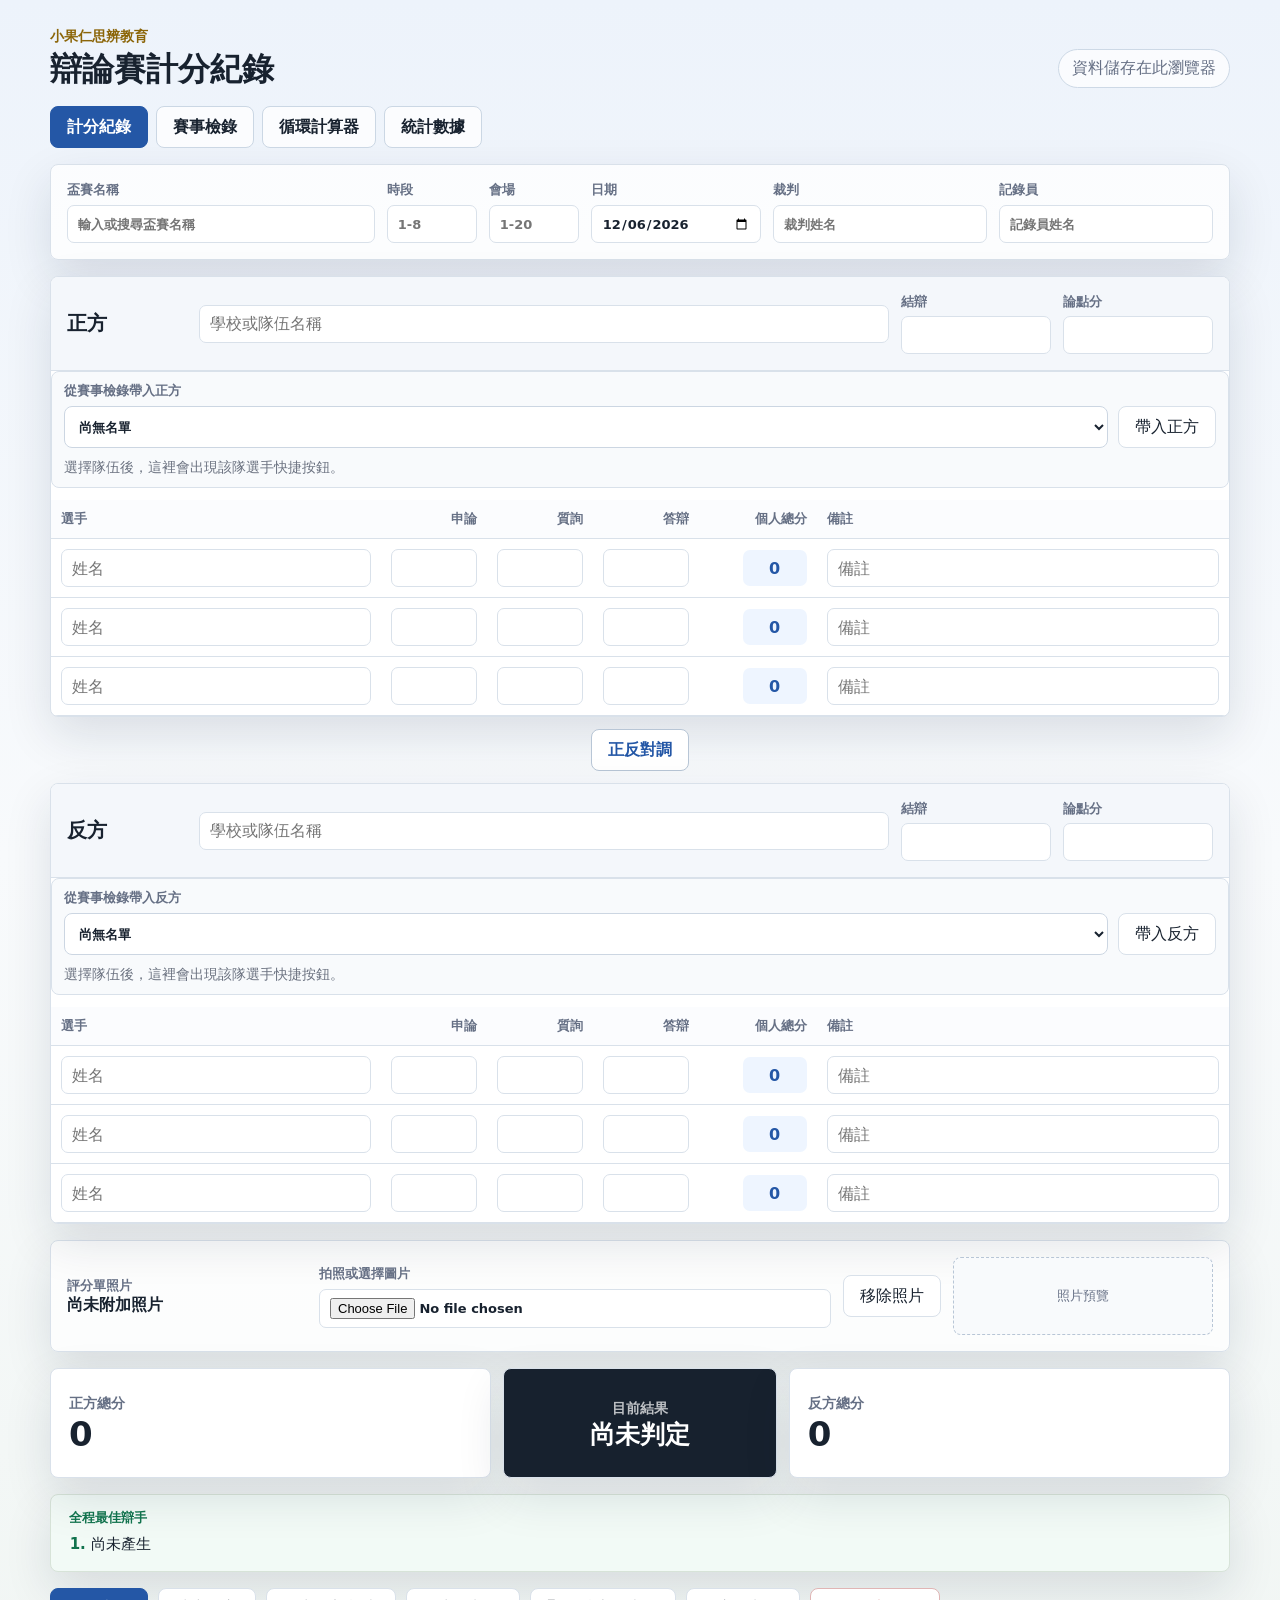
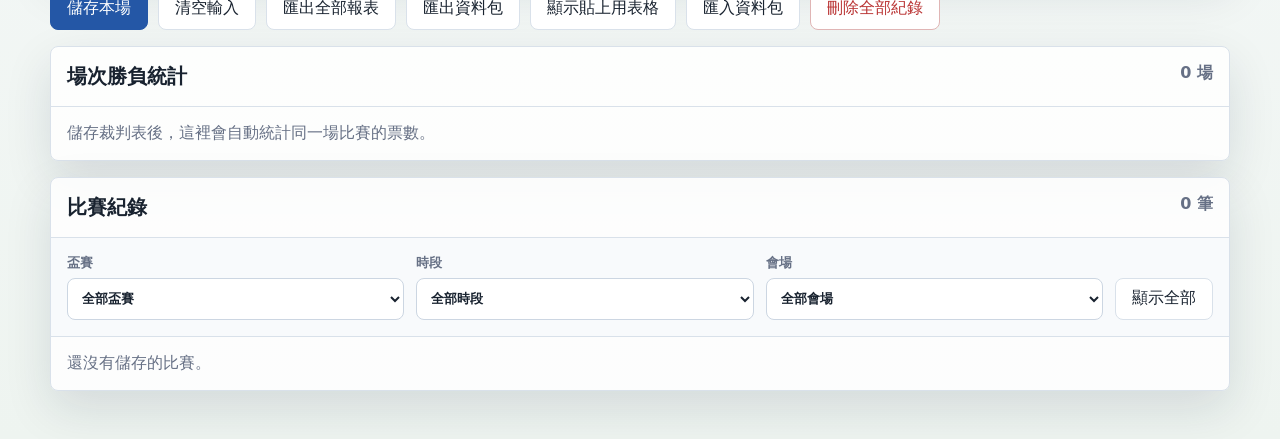
==== commit 58ae6a2e: "Add files via upload" ====
--- a/index.html
+++ b/index.html
@@ -4,7 +4,7 @@
     <meta charset="utf-8" />
     <meta name="viewport" content="width=device-width, initial-scale=1" />
     <title>辯論比賽計分紀錄</title>
-    <link rel="stylesheet" href="styles.css?v=20260608-17" />
+    <link rel="stylesheet" href="styles.css?v=20260608-23" />
   </head>
   <body>
     <main class="app">
@@ -20,13 +20,14 @@
         <button class="tab-button is-active" type="button" data-view="scoreView">計分紀錄</button>
         <button class="tab-button" type="button" data-view="rosterView">賽事檢錄</button>
         <button class="tab-button" type="button" data-view="cycleView">循環計算器</button>
+        <button class="tab-button" type="button" data-view="playerView">統計數據</button>
       </nav>
 
       <section id="scoreView" class="app-view">
       <section class="match-meta" aria-label="比賽資訊">
         <label>
           盃賽名稱
-          <input id="competitionName" type="text" placeholder="例：某某盃辯論賽" />
+          <input id="competitionName" type="text" list="competitionNameOptions" placeholder="輸入或搜尋盃賽名稱" />
         </label>
         <div id="competitionNewRosterPrompt" class="new-player-prompt is-hidden" aria-live="polite"></div>
         <label>
@@ -199,13 +200,9 @@
         </article>
       </section>
 
-      <section class="best-panel" aria-label="本場與全程排行">
+      <section class="best-panel season-only" aria-label="全程辯士排行">
         <article>
-          <p>本場辯士排行</p>
-          <ol id="matchRankings" class="ranking-list"></ol>
-        </article>
-        <article>
-          <p>全程辯士排行</p>
+          <p>全程最佳辯手</p>
           <ol id="seasonRankings" class="ranking-list"></ol>
         </article>
       </section>
@@ -214,10 +211,10 @@
         <button class="primary" id="saveMatch" type="button">儲存本場</button>
         <button id="resetForm" type="button">清空輸入</button>
         <button id="exportRecords" type="button">匯出全部報表</button>
-        <button id="exportSpreadsheet" type="button">匯出試算表</button>
+        <button id="exportSpreadsheet" type="button">匯出資料包</button>
         <button id="showSpreadsheetText" type="button">顯示貼上用表格</button>
         <label class="import-action">
-          匯入試算表
+          匯入資料包
           <input id="importSpreadsheet" type="file" accept=".csv,text/csv" />
         </label>
         <button class="danger" id="clearRecords" type="button">刪除全部紀錄</button>
@@ -263,17 +260,22 @@
           <div class="roster-editor">
             <label>
               盃賽名稱
-              <input id="rosterCompetition" type="text" placeholder="例：育南盃中文教育辯論比賽" />
+              <input id="rosterCompetition" type="text" list="competitionNameOptions" placeholder="輸入或搜尋盃賽名稱" />
             </label>
             <label>
               隊伍／學校
-              <input id="rosterTeam" type="text" placeholder="例：小果仁A隊" />
+              <input id="rosterTeam" type="text" list="teamNameOptions" placeholder="輸入或搜尋隊伍名稱" />
             </label>
             <label class="roster-players-field">
               選手名單（一行一位）
               <textarea id="rosterPlayers" placeholder="王小明&#10;陳小華&#10;林小安"></textarea>
             </label>
             <button class="primary" id="saveRosterTeam" type="button">儲存／更新名單</button>
+            <button id="exportRosterData" type="button">匯出資料包</button>
+            <label class="import-action">
+              匯入資料包
+              <input id="importRosterSpreadsheet" type="file" accept=".csv,text/csv" />
+            </label>
           </div>
 
           <div id="rosterList" class="roster-list"></div>
@@ -375,6 +377,107 @@
             </label>
           </div>
           <div id="cycleResult" class="cycle-result"></div>
+        </section>
+      </section>
+
+      <section id="playerView" class="app-view is-hidden" aria-label="統計數據">
+        <section class="player-growth-panel">
+          <div class="section-heading">
+            <h2>統計數據</h2>
+            <p>選擇選手後，查看他在某個盃賽或所有盃賽中的分數曲線與勝率變化。</p>
+          </div>
+
+          <div class="player-entry-grid single">
+            <article class="player-card">
+              <h3>選手統計</h3>
+              <div class="player-form-grid compact">
+                <label>選手姓名<input id="playerGrowthName" type="text" list="playerNameOptions" placeholder="選擇或輸入姓名" /></label>
+                <label>觀察項目
+                  <select id="playerGrowthMetric">
+                    <option value="totalAverage">總分平均</option>
+                    <option value="speechAverage">申論平均</option>
+                    <option value="questionAverage">質詢平均</option>
+                    <option value="defenseAverage">答辯平均</option>
+                    <option value="winRate">盃賽勝率</option>
+                  </select>
+                </label>
+                <label>盃賽篩選<select id="playerGrowthCompetition"></select></label>
+              </div>
+              <button id="renderPlayerGrowth" type="button">更新分析</button>
+            </article>
+          </div>
+
+          <div class="growth-summary-grid" aria-label="統計摘要">
+            <article><p>資料點數</p><strong id="playerGameCount">0</strong></article>
+            <article><p>最新分數</p><strong id="playerLatestScore">—</strong></article>
+            <article><p>趨勢判讀</p><strong id="playerTrendText">尚未分析</strong></article>
+            <article><p>盃賽階段</p><strong id="playerStageText">尚未分析</strong></article>
+          </div>
+
+          <div class="growth-chart-card">
+            <div class="section-heading compact-heading">
+              <h2>數據曲線</h2>
+              <p id="playerChartCaption">請先選擇選手。</p>
+            </div>
+            <div id="playerTrendChart" class="trend-chart" aria-label="分數曲線圖"></div>
+          </div>
+
+          <div class="player-analysis-card">
+            <h3>系統提醒</h3>
+            <p id="playerInsightText">選擇選手後，系統會用計分紀錄中的資料整理平均分數與勝率趨勢。</p>
+          </div>
+
+          <div class="player-table-card">
+            <div class="section-heading compact-heading">
+              <h2>我的場次紀錄</h2>
+              <p id="playerRecordCount">0 筆</p>
+            </div>
+            <div id="playerRecordsTable" class="player-records-table"></div>
+          </div>
+
+          <div class="player-rank-card">
+            <div class="section-heading compact-heading">
+              <h2>盃賽排行榜</h2>
+              <p>依指定盃賽與門檻統計名次分與單項表現。</p>
+            </div>
+            <div class="player-form-grid compact">
+              <label>盃賽<select id="rankingCompetition"></select></label>
+              <label>
+                最低資料數
+                <select id="rankingMinAppearances">
+                  <option value="3">至少 3 張</option>
+                  <option value="4">至少 4 張</option>
+                  <option value="5">至少 5 張</option>
+                </select>
+              </label>
+              <label>
+                採計成績
+                <select id="rankingBestCount">
+                  <option value="3">取最佳 3 張</option>
+                  <option value="4">取最佳 4 張</option>
+                  <option value="0">全部採計</option>
+                </select>
+              </label>
+            </div>
+            <div class="rank-section-grid">
+              <article>
+                <h3>名次加總前五</h3>
+                <div id="rankSumLeaders" class="ranking-table"></div>
+              </article>
+              <article>
+                <h3>申論王</h3>
+                <div id="speechLeaders" class="ranking-table"></div>
+              </article>
+              <article>
+                <h3>質詢王</h3>
+                <div id="questionLeaders" class="ranking-table"></div>
+              </article>
+              <article>
+                <h3>答辯王</h3>
+                <div id="defenseLeaders" class="ranking-table"></div>
+              </article>
+            </div>
+          </div>
         </section>
       </section>
     </main>
@@ -392,9 +495,12 @@
 
     <datalist id="judgeNameOptions"></datalist>
     <datalist id="recorderNameOptions"></datalist>
+    <datalist id="competitionNameOptions"></datalist>
+    <datalist id="affirmativePlayerNameOptions"></datalist>
+    <datalist id="negativePlayerNameOptions"></datalist>
     <datalist id="playerNameOptions"></datalist>
     <datalist id="teamNameOptions"></datalist>
 
-    <script src="app.js?v=20260608-17"></script>
+    <script src="app.js?v=20260608-23"></script>
   </body>
 </html>
--- a/styles.css
+++ b/styles.css
@@ -440,6 +440,10 @@
   box-shadow: var(--shadow);
 }
 
+.best-panel.season-only {
+  grid-template-columns: 1fr;
+}
+
 .best-panel article {
   min-width: 0;
 }
@@ -676,6 +680,19 @@
 .match-summary h3 {
   margin: 0;
   font-size: 17px;
+}
+
+.summary-scoreline,
+.summary-best-speaker {
+  margin: 8px 0 0;
+  color: var(--ink);
+  font-size: 14px;
+  font-weight: 800;
+  line-height: 1.45;
+}
+
+.summary-best-speaker {
+  color: var(--green);
 }
 
 .summary-votes {
@@ -1055,3 +1072,227 @@
   border-color: #d8d2c5;
   color: #746f66;
 }
+
+.tab-groups {
+  align-items: stretch;
+  flex-wrap: wrap;
+}
+
+.tab-group {
+  display: flex;
+  align-items: center;
+  gap: 8px;
+  padding: 8px;
+  border: 1px solid #d7e0eb;
+  border-radius: 12px;
+  background: rgba(255, 255, 255, 0.62);
+}
+
+.player-tab-group {
+  border-color: #d7caa0;
+  background: rgba(255, 250, 234, 0.78);
+}
+
+.tab-group-label {
+  padding: 0 6px;
+  color: var(--muted);
+  font-size: 13px;
+  font-weight: 900;
+  white-space: nowrap;
+}
+
+.player-growth-panel {
+  margin-top: 16px;
+  border: 1px solid var(--line);
+  border-radius: 12px;
+  background: rgba(255, 255, 255, 0.88);
+  box-shadow: var(--shadow);
+  overflow: hidden;
+}
+
+.player-entry-grid {
+  display: grid;
+  grid-template-columns: 1.15fr 0.85fr;
+  gap: 16px;
+  padding: 16px;
+  border-top: 1px solid var(--line);
+}
+
+.player-entry-grid.single {
+  grid-template-columns: 1fr;
+}
+
+.player-card,
+.growth-chart-card,
+.player-analysis-card,
+.player-table-card,
+.player-rank-card {
+  border: 1px solid #dbe4ee;
+  border-radius: 10px;
+  padding: 16px;
+  background: #fff;
+}
+
+.player-card h3,
+.player-analysis-card h3 {
+  margin: 0 0 12px;
+}
+
+.player-form-grid {
+  display: grid;
+  grid-template-columns: repeat(4, minmax(0, 1fr));
+  gap: 12px;
+  margin-bottom: 12px;
+}
+
+.player-form-grid.compact {
+  grid-template-columns: 1.3fr 1fr 1fr;
+}
+
+.growth-summary-grid {
+  display: grid;
+  grid-template-columns: repeat(4, 1fr);
+  gap: 12px;
+  padding: 0 16px 16px;
+}
+
+.growth-summary-grid article {
+  border: 1px solid #dbe4ee;
+  border-radius: 10px;
+  padding: 14px;
+  background: var(--blue-soft);
+}
+
+.growth-summary-grid p {
+  margin: 0 0 4px;
+  color: var(--muted);
+  font-size: 13px;
+  font-weight: 800;
+}
+
+.growth-summary-grid strong {
+  font-size: 19px;
+}
+
+.growth-chart-card,
+.player-analysis-card,
+.player-table-card,
+.player-rank-card {
+  margin: 0 16px 16px;
+}
+
+.compact-heading {
+  padding: 0 0 12px;
+}
+
+.trend-chart {
+  display: grid;
+  place-items: center;
+  min-height: 280px;
+  border: 1px dashed #c7d4e3;
+  border-radius: 10px;
+  color: var(--muted);
+  background: #f8fafc;
+  overflow: hidden;
+}
+
+.trend-chart svg {
+  width: 100%;
+  height: auto;
+}
+
+.chart-axis {
+  stroke: #9fb0c3;
+  stroke-width: 1.5;
+}
+
+.trend-line {
+  fill: none;
+  stroke: var(--blue);
+  stroke-width: 4;
+  stroke-linecap: round;
+  stroke-linejoin: round;
+}
+
+.trend-chart circle {
+  fill: var(--blue);
+}
+
+.chart-label {
+  fill: var(--muted);
+  font-size: 13px;
+  font-weight: 700;
+}
+
+.player-records-table {
+  overflow-x: auto;
+}
+
+.player-records-table table {
+  width: 100%;
+  border-collapse: collapse;
+}
+
+.player-records-table th,
+.player-records-table td {
+  border-bottom: 1px solid var(--line);
+  padding: 10px;
+  text-align: left;
+  white-space: nowrap;
+}
+
+.rank-section-grid {
+  display: grid;
+  grid-template-columns: repeat(2, minmax(0, 1fr));
+  gap: 12px;
+}
+
+.rank-section-grid article {
+  border: 1px solid #dbe4ee;
+  border-radius: 10px;
+  padding: 14px;
+  background: #fbfcfe;
+}
+
+.rank-section-grid h3 {
+  margin: 0 0 10px;
+  font-size: 16px;
+}
+
+.ranking-table {
+  overflow-x: auto;
+}
+
+.ranking-table table {
+  width: 100%;
+  border-collapse: collapse;
+}
+
+.ranking-table th,
+.ranking-table td {
+  border-bottom: 1px solid var(--line);
+  padding: 8px;
+  text-align: left;
+  white-space: nowrap;
+}
+
+.ranking-table th {
+  color: var(--muted);
+  font-size: 13px;
+  background: #f3f7fb;
+}
+
+.empty-note {
+  margin: 0;
+  color: var(--muted);
+}
+
+@media (max-width: 860px) {
+  .player-entry-grid,
+  .growth-summary-grid,
+  .player-form-grid,
+  .player-form-grid.compact,
+  .rank-section-grid {
+    grid-template-columns: 1fr;
+  }
+}
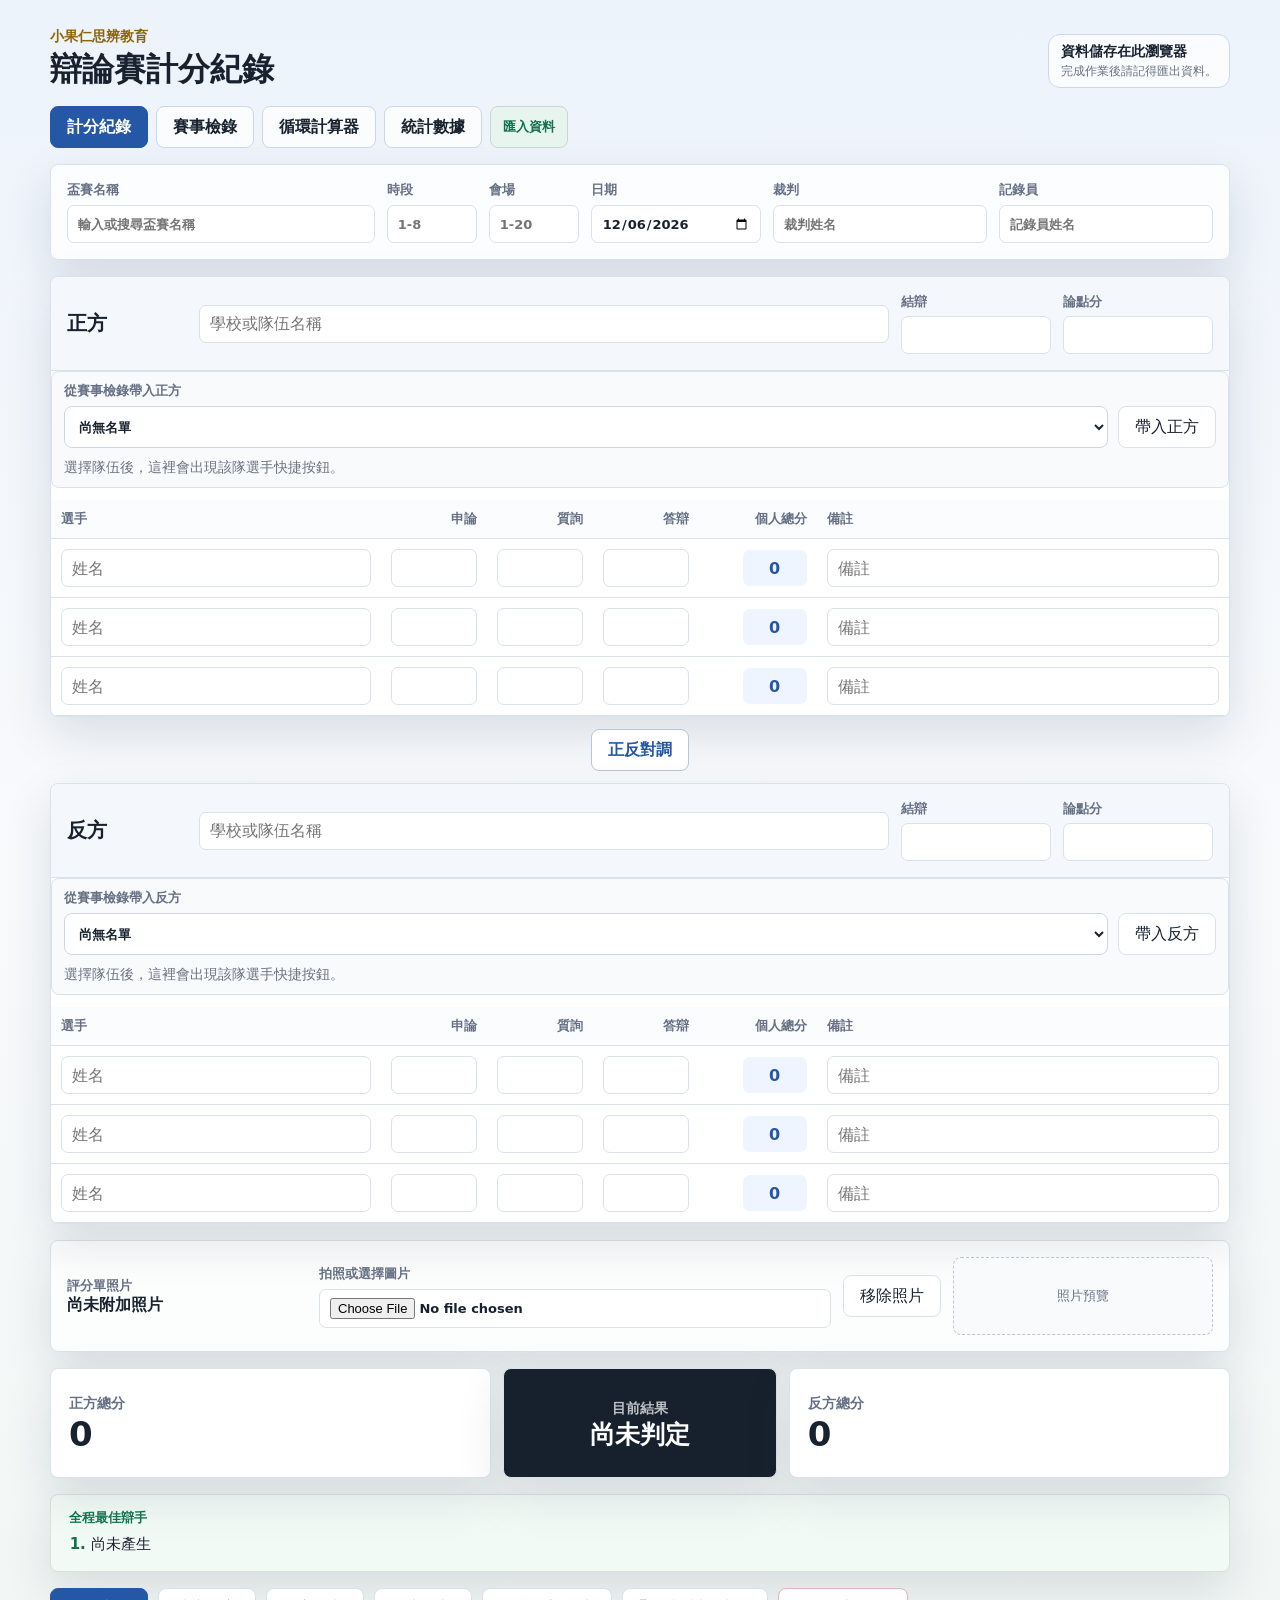
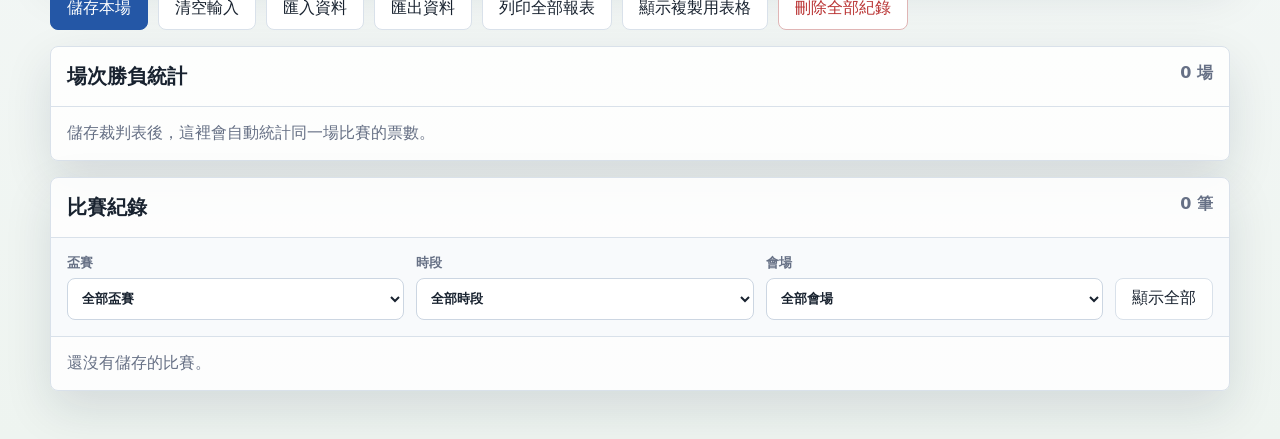
==== commit 5a9e0f07: "Add files via upload" ====
--- a/index.html
+++ b/index.html
@@ -4,7 +4,7 @@
     <meta charset="utf-8" />
     <meta name="viewport" content="width=device-width, initial-scale=1" />
     <title>辯論比賽計分紀錄</title>
-    <link rel="stylesheet" href="styles.css?v=20260608-23" />
+    <link rel="stylesheet" href="styles.css?v=20260608-25" />
   </head>
   <body>
     <main class="app">
@@ -13,7 +13,10 @@
           <p class="eyebrow">小果仁思辨教育</p>
           <h1>辯論賽計分紀錄</h1>
         </div>
-        <div class="save-status" id="saveStatus">資料儲存在此瀏覽器</div>
+        <div class="save-status">
+          <strong id="saveStatus">資料儲存在此瀏覽器</strong>
+          <span>完成作業後請記得匯出資料。</span>
+        </div>
       </header>
 
       <nav class="app-tabs" aria-label="功能切換">
@@ -21,6 +24,10 @@
         <button class="tab-button" type="button" data-view="rosterView">賽事檢錄</button>
         <button class="tab-button" type="button" data-view="cycleView">循環計算器</button>
         <button class="tab-button" type="button" data-view="playerView">統計數據</button>
+        <label class="tab-import-action" title="匯入資料" aria-label="匯入資料">
+          <span>匯入資料</span>
+          <input id="importGlobalSpreadsheet" type="file" accept=".csv,text/csv" />
+        </label>
       </nav>
 
       <section id="scoreView" class="app-view">
@@ -210,13 +217,13 @@
       <section class="actions" aria-label="操作">
         <button class="primary" id="saveMatch" type="button">儲存本場</button>
         <button id="resetForm" type="button">清空輸入</button>
-        <button id="exportRecords" type="button">匯出全部報表</button>
-        <button id="exportSpreadsheet" type="button">匯出資料包</button>
-        <button id="showSpreadsheetText" type="button">顯示貼上用表格</button>
         <label class="import-action">
-          匯入資料包
+          匯入資料
           <input id="importSpreadsheet" type="file" accept=".csv,text/csv" />
         </label>
+        <button id="exportSpreadsheet" type="button">匯出資料</button>
+        <button id="exportRecords" type="button">列印全部報表</button>
+        <button id="showSpreadsheetText" type="button" title="貼上試算表後可匯入">顯示複製用表格</button>
         <button class="danger" id="clearRecords" type="button">刪除全部紀錄</button>
       </section>
 
@@ -271,9 +278,9 @@
               <textarea id="rosterPlayers" placeholder="王小明&#10;陳小華&#10;林小安"></textarea>
             </label>
             <button class="primary" id="saveRosterTeam" type="button">儲存／更新名單</button>
-            <button id="exportRosterData" type="button">匯出資料包</button>
+            <button id="exportRosterData" type="button">匯出資料</button>
             <label class="import-action">
-              匯入資料包
+              匯入資料
               <input id="importRosterSpreadsheet" type="file" accept=".csv,text/csv" />
             </label>
           </div>
@@ -501,6 +508,6 @@
     <datalist id="playerNameOptions"></datalist>
     <datalist id="teamNameOptions"></datalist>
 
-    <script src="app.js?v=20260608-23"></script>
+    <script src="app.js?v=20260608-25"></script>
   </body>
 </html>
--- a/styles.css
+++ b/styles.css
@@ -73,6 +73,10 @@
   display: none;
 }
 
+.tab-import-action input {
+  display: none;
+}
+
 input {
   width: 100%;
   min-height: 38px;
@@ -123,12 +127,24 @@
 }
 
 .save-status {
+  display: grid;
+  gap: 2px;
   flex: 0 0 auto;
   border: 1px solid #cdd9e6;
-  border-radius: 999px;
-  padding: 8px 13px;
+  border-radius: 12px;
+  padding: 8px 12px;
   color: var(--muted);
   background: rgba(255, 255, 255, 0.72);
+}
+
+.save-status strong {
+  color: var(--ink);
+  font-size: 14px;
+}
+
+.save-status span {
+  font-size: 12px;
+  line-height: 1.35;
 }
 
 .match-meta,
@@ -146,6 +162,8 @@
 
 .app-tabs {
   display: flex;
+  align-items: center;
+  flex-wrap: wrap;
   gap: 8px;
   margin-top: 18px;
 }
@@ -160,6 +178,24 @@
   border-color: var(--blue);
   color: #fff;
   background: var(--blue);
+}
+
+.tab-import-action {
+  display: inline-grid;
+  place-items: center;
+  min-height: 42px;
+  border: 1px solid #c8d8ca;
+  border-radius: 8px;
+  padding: 0 12px;
+  color: var(--green);
+  font-size: 13px;
+  font-weight: 900;
+  background: var(--green-soft);
+  cursor: pointer;
+}
+
+.tab-import-action:hover {
+  border-color: var(--green);
 }
 
 .match-meta {
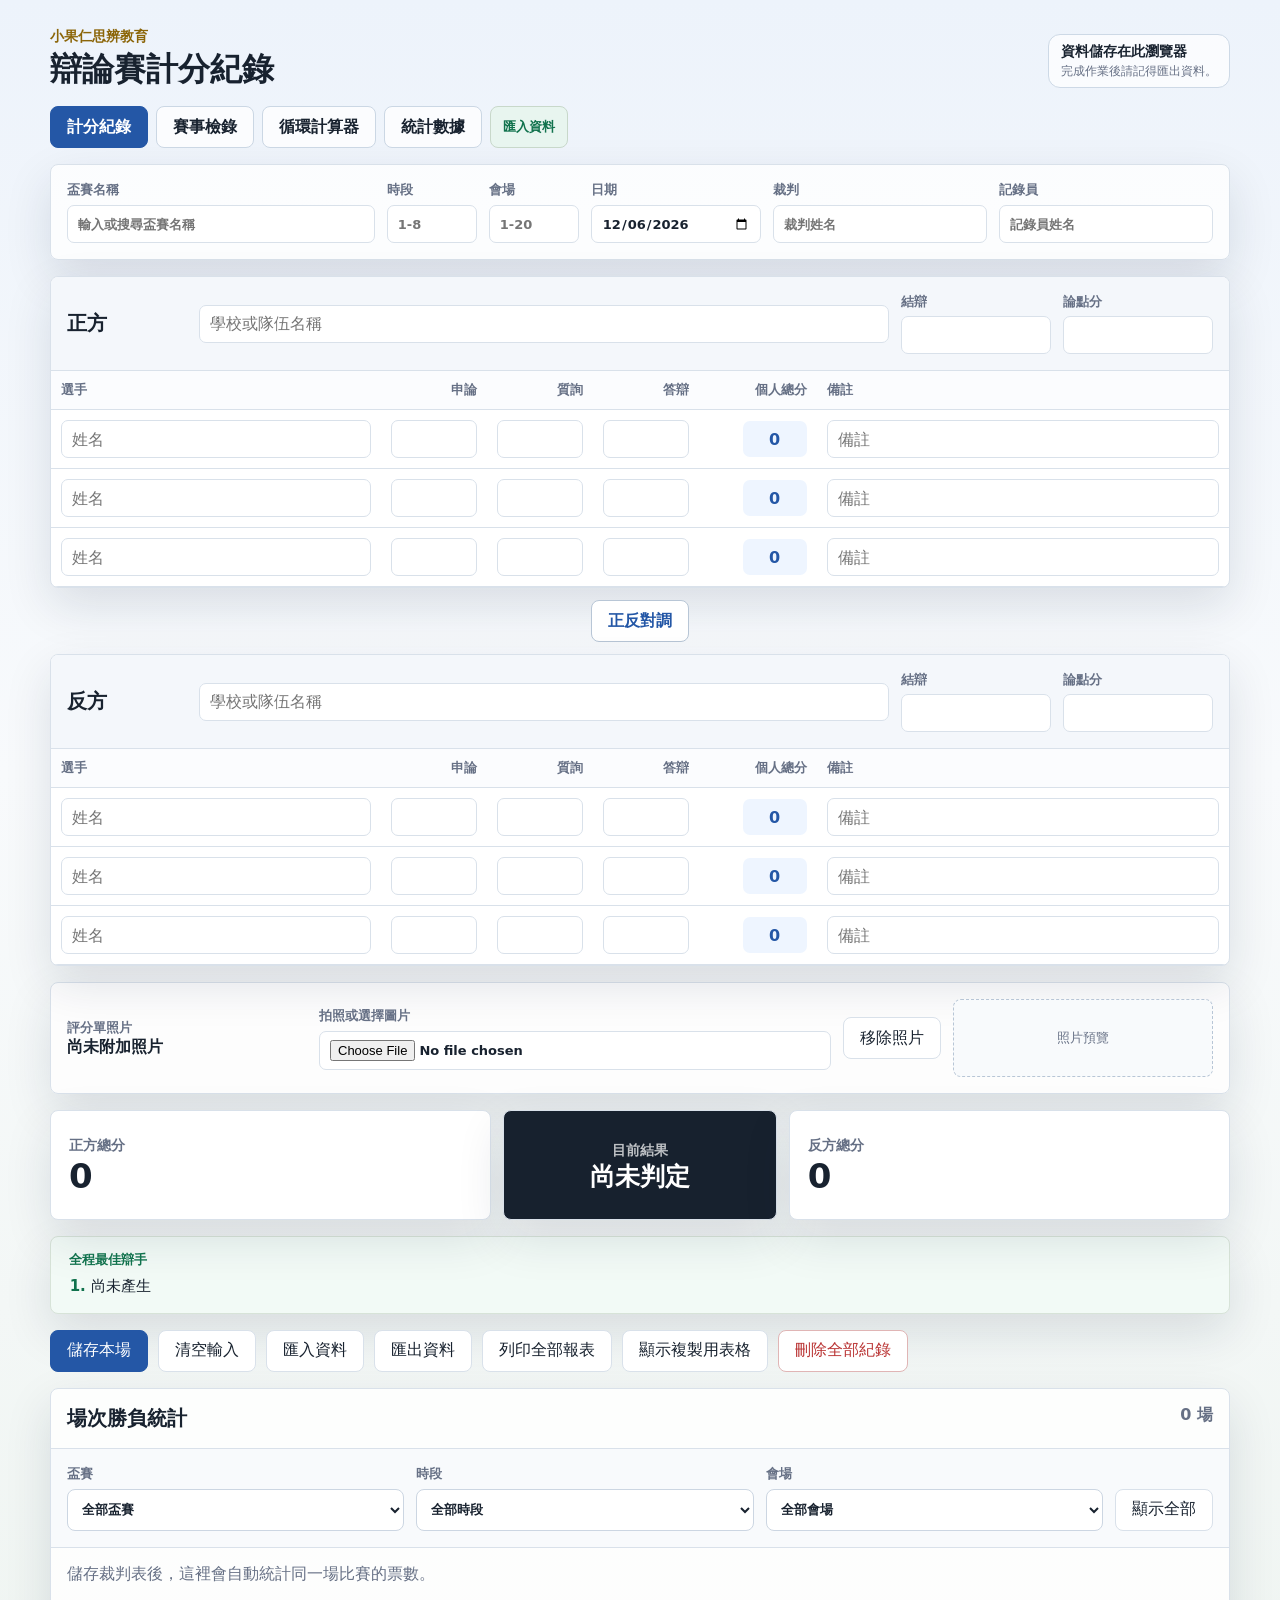
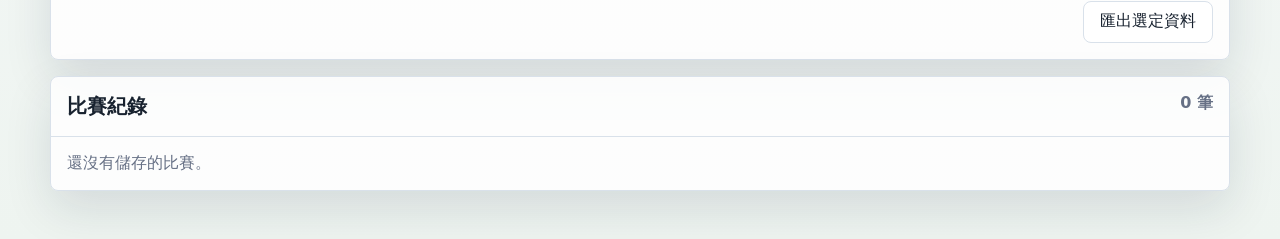
==== commit c3fa8991: "Add files via upload" ====
--- a/index.html
+++ b/index.html
@@ -4,7 +4,7 @@
     <meta charset="utf-8" />
     <meta name="viewport" content="width=device-width, initial-scale=1" />
     <title>辯論比賽計分紀錄</title>
-    <link rel="stylesheet" href="styles.css?v=20260608-25" />
+    <link rel="stylesheet" href="styles.css?v=20260609-01" />
   </head>
   <body>
     <main class="app">
@@ -85,16 +85,8 @@
               <input id="affirmativeArgument" type="number" min="0" max="20" step="1" inputmode="numeric" />
             </label>
           </div>
-          <div class="side-roster-load" aria-label="正方檢錄名單帶入">
-            <label>
-              從賽事檢錄帶入正方
-              <select id="affirmativeRosterSelect"></select>
-            </label>
-            <button id="loadAffirmativeRoster" type="button">帶入正方</button>
-            <div id="affirmativeRosterPlayers" class="roster-player-picks" aria-label="正方隊內選手快速選擇"></div>
-            <div id="affirmativeNewTeamPrompt" class="new-player-prompt is-hidden" aria-live="polite"></div>
-            <div id="affirmativeNewPlayerPrompt" class="new-player-prompt is-hidden" aria-live="polite"></div>
-          </div>
+          <div id="affirmativeNewTeamPrompt" class="new-player-prompt is-hidden" aria-live="polite"></div>
+          <div id="affirmativeNewPlayerPrompt" class="new-player-prompt is-hidden" aria-live="polite"></div>
           <div class="table-wrap">
             <table>
               <colgroup>
@@ -137,16 +129,8 @@
               <input id="negativeArgument" type="number" min="0" max="20" step="1" inputmode="numeric" />
             </label>
           </div>
-          <div class="side-roster-load" aria-label="反方檢錄名單帶入">
-            <label>
-              從賽事檢錄帶入反方
-              <select id="negativeRosterSelect"></select>
-            </label>
-            <button id="loadNegativeRoster" type="button">帶入反方</button>
-            <div id="negativeRosterPlayers" class="roster-player-picks" aria-label="反方隊內選手快速選擇"></div>
-            <div id="negativeNewTeamPrompt" class="new-player-prompt is-hidden" aria-live="polite"></div>
-            <div id="negativeNewPlayerPrompt" class="new-player-prompt is-hidden" aria-live="polite"></div>
-          </div>
+          <div id="negativeNewTeamPrompt" class="new-player-prompt is-hidden" aria-live="polite"></div>
+          <div id="negativeNewPlayerPrompt" class="new-player-prompt is-hidden" aria-live="polite"></div>
           <div class="table-wrap">
             <table>
               <colgroup>
@@ -240,7 +224,16 @@
           <h2>場次勝負統計</h2>
           <p id="matchSummaryCount">0 場</p>
         </div>
+        <div class="record-filters" aria-label="場次勝負統計篩選">
+          <label>盃賽 <select id="recordCompetitionFilter"></select></label>
+          <label>時段 <select id="recordPeriodFilter"></select></label>
+          <label>會場 <select id="recordVenueFilter"></select></label>
+          <button id="clearRecordFilters" type="button">顯示全部</button>
+        </div>
         <div id="matchSummaryList" class="match-summary-list"></div>
+        <div class="summary-export-actions">
+          <button id="exportFilteredSpreadsheet" type="button">匯出選定資料</button>
+        </div>
       </section>
 
       <section class="records-section" aria-label="歷史紀錄">
@@ -248,12 +241,6 @@
           <h2>比賽紀錄</h2>
           <p id="recordCount">0 筆</p>
         </div>
-        <div class="record-filters" aria-label="比賽紀錄快速篩選">
-          <label>盃賽 <select id="recordCompetitionFilter"></select></label>
-          <label>時段 <select id="recordPeriodFilter"></select></label>
-          <label>會場 <select id="recordVenueFilter"></select></label>
-          <button id="clearRecordFilters" type="button">顯示全部</button>
-        </div>
         <div id="recordsList" class="records-list"></div>
       </section>
       </section>
@@ -262,7 +249,7 @@
         <section class="roster-section roster-page" aria-label="檢錄賽事選手名單">
           <div class="section-heading">
             <h2>賽事檢錄</h2>
-            <p>先建立盃賽、隊伍與選手。回到「計分紀錄」時，可以直接把隊伍名單帶入正方或反方。</p>
+            <p>先建立盃賽、隊伍與選手。回到「計分紀錄」時，隊伍與選手欄位會自動提供搜尋與新增提醒。</p>
           </div>
           <div class="roster-editor">
             <label>
@@ -397,8 +384,9 @@
           <div class="player-entry-grid single">
             <article class="player-card">
               <h3>選手統計</h3>
-              <div class="player-form-grid compact">
-                <label>選手姓名<input id="playerGrowthName" type="text" list="playerNameOptions" placeholder="選擇或輸入姓名" /></label>
+              <div class="player-form-grid">
+                <label>隊伍／學校<input id="playerGrowthTeam" type="text" list="playerGrowthTeamOptions" placeholder="先選隊伍或學校" /></label>
+                <label>選手姓名<input id="playerGrowthName" type="text" list="playerGrowthPlayerOptions" placeholder="再選擇或輸入姓名" /></label>
                 <label>觀察項目
                   <select id="playerGrowthMetric">
                     <option value="totalAverage">總分平均</option>
@@ -506,8 +494,10 @@
     <datalist id="affirmativePlayerNameOptions"></datalist>
     <datalist id="negativePlayerNameOptions"></datalist>
     <datalist id="playerNameOptions"></datalist>
+    <datalist id="playerGrowthTeamOptions"></datalist>
+    <datalist id="playerGrowthPlayerOptions"></datalist>
     <datalist id="teamNameOptions"></datalist>
 
-    <script src="app.js?v=20260608-25"></script>
+    <script src="app.js?v=20260609-01"></script>
   </body>
 </html>
--- a/styles.css
+++ b/styles.css
@@ -998,6 +998,12 @@
   font: inherit;
 }
 
+.summary-export-actions {
+  display: flex;
+  justify-content: flex-end;
+  padding: 0 16px 16px;
+}
+
 button.is-saved {
   border-color: var(--green);
   color: #fff;
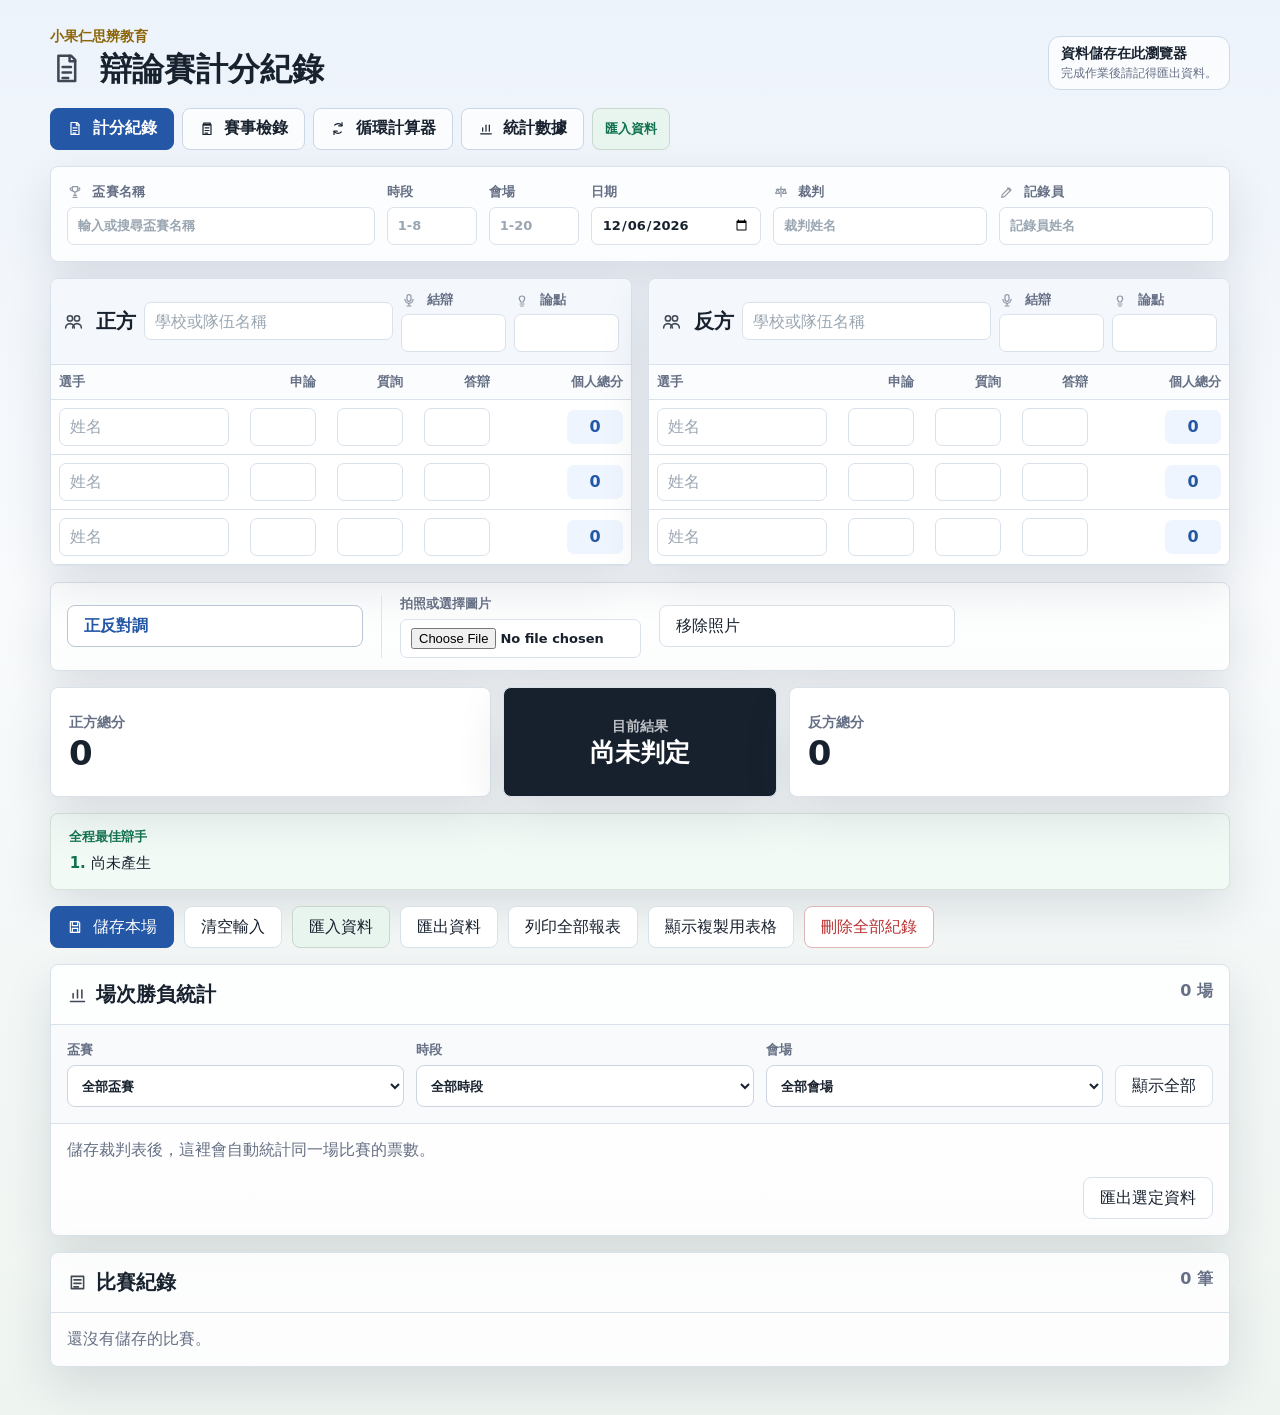
==== commit 33bb46dc: "Add files via upload" ====
--- a/index.html
+++ b/index.html
@@ -4,14 +4,31 @@
     <meta charset="utf-8" />
     <meta name="viewport" content="width=device-width, initial-scale=1" />
     <title>辯論比賽計分紀錄</title>
-    <link rel="stylesheet" href="styles.css?v=20260609-01" />
+    <link rel="stylesheet" href="styles.css?v=20260609-04" />
   </head>
   <body>
+    <svg class="icon-sprite" aria-hidden="true" focusable="false">
+      <symbol id="icon-score" viewBox="0 0 24 24"><path d="M6 3h9l3 3v15H6z"/><path d="M14 3v4h4"/><path d="M9 11h6M9 15h6M9 19h4"/></symbol>
+      <symbol id="icon-roster" viewBox="0 0 24 24"><path d="M7 4h10v3H7z"/><path d="M6 6h12v15H6z"/><path d="M9 11h6M9 15h6M9 19h4"/></symbol>
+      <symbol id="icon-cycle" viewBox="0 0 24 24"><path d="M7 7a7 7 0 0 1 10-.5l1 1"/><path d="M18 3v5h-5"/><path d="M17 17a7 7 0 0 1-10 .5l-1-1"/><path d="M6 21v-5h5"/></symbol>
+      <symbol id="icon-chart" viewBox="0 0 24 24"><path d="M4 20h16"/><path d="M7 16v-5"/><path d="M12 16V7"/><path d="M17 16v-9"/></symbol>
+      <symbol id="icon-trophy" viewBox="0 0 24 24"><path d="M8 4h8v4a4 4 0 0 1-8 0z"/><path d="M8 6H5a3 3 0 0 0 3 4"/><path d="M16 6h3a3 3 0 0 1-3 4"/><path d="M12 12v5M9 20h6M10 17h4"/></symbol>
+      <symbol id="icon-judge" viewBox="0 0 24 24"><path d="M12 4v15"/><path d="M5 8h14"/><path d="M7 8l-3 6h6z"/><path d="M17 8l-3 6h6z"/></symbol>
+      <symbol id="icon-pen" viewBox="0 0 24 24"><path d="M4 20l4-1 10-10-3-3L5 16z"/><path d="M13 6l3 3"/></symbol>
+      <symbol id="icon-team" viewBox="0 0 24 24"><path d="M8 12a3 3 0 1 0 0-6 3 3 0 0 0 0 6z"/><path d="M16 12a3 3 0 1 0 0-6 3 3 0 0 0 0 6z"/><path d="M3 20a5 5 0 0 1 10 0"/><path d="M11 20a5 5 0 0 1 10 0"/></symbol>
+      <symbol id="icon-mic" viewBox="0 0 24 24"><rect x="9" y="4" width="6" height="10" rx="3"/><path d="M6 11a6 6 0 0 0 12 0"/><path d="M12 17v4M9 21h6"/></symbol>
+      <symbol id="icon-bulb" viewBox="0 0 24 24"><path d="M9 18h6"/><path d="M10 21h4"/><path d="M8 10a4 4 0 1 1 8 0c0 2-2 3-2 5h-4c0-2-2-3-2-5z"/></symbol>
+      <symbol id="icon-photo" viewBox="0 0 24 24"><rect x="4" y="6" width="16" height="12" rx="2"/><circle cx="9" cy="11" r="2"/><path d="M6 17l4-4 3 3 2-2 3 3"/></symbol>
+      <symbol id="icon-save" viewBox="0 0 24 24"><path d="M5 4h12l2 2v14H5z"/><path d="M8 4v6h8V4"/><path d="M8 20v-6h8v6"/></symbol>
+      <symbol id="icon-record" viewBox="0 0 24 24"><path d="M5 5h14v14H5z"/><path d="M8 9h8M8 13h8M8 17h5"/></symbol>
+      <symbol id="icon-player" viewBox="0 0 24 24"><circle cx="12" cy="8" r="4"/><path d="M5 21a7 7 0 0 1 14 0"/></symbol>
+    </svg>
+
     <main class="app">
       <header class="topbar">
         <div>
           <p class="eyebrow">小果仁思辨教育</p>
-          <h1>辯論賽計分紀錄</h1>
+          <h1><svg class="ui-icon"><use href="#icon-score"></use></svg>辯論賽計分紀錄</h1>
         </div>
         <div class="save-status">
           <strong id="saveStatus">資料儲存在此瀏覽器</strong>
@@ -20,10 +37,10 @@
       </header>
 
       <nav class="app-tabs" aria-label="功能切換">
-        <button class="tab-button is-active" type="button" data-view="scoreView">計分紀錄</button>
-        <button class="tab-button" type="button" data-view="rosterView">賽事檢錄</button>
-        <button class="tab-button" type="button" data-view="cycleView">循環計算器</button>
-        <button class="tab-button" type="button" data-view="playerView">統計數據</button>
+        <button class="tab-button is-active" type="button" data-view="scoreView"><svg class="ui-icon"><use href="#icon-score"></use></svg>計分紀錄</button>
+        <button class="tab-button" type="button" data-view="rosterView"><svg class="ui-icon"><use href="#icon-roster"></use></svg>賽事檢錄</button>
+        <button class="tab-button" type="button" data-view="cycleView"><svg class="ui-icon"><use href="#icon-cycle"></use></svg>循環計算器</button>
+        <button class="tab-button" type="button" data-view="playerView"><svg class="ui-icon"><use href="#icon-chart"></use></svg>統計數據</button>
         <label class="tab-import-action" title="匯入資料" aria-label="匯入資料">
           <span>匯入資料</span>
           <input id="importGlobalSpreadsheet" type="file" accept=".csv,text/csv" />
@@ -33,7 +50,7 @@
       <section id="scoreView" class="app-view">
       <section class="match-meta" aria-label="比賽資訊">
         <label>
-          盃賽名稱
+          <span class="label-icon"><svg class="ui-icon"><use href="#icon-trophy"></use></svg>盃賽名稱</span>
           <input id="competitionName" type="text" list="competitionNameOptions" placeholder="輸入或搜尋盃賽名稱" />
         </label>
         <div id="competitionNewRosterPrompt" class="new-player-prompt is-hidden" aria-live="polite"></div>
@@ -50,11 +67,11 @@
           <input id="matchDate" type="date" />
         </label>
         <label>
-          裁判
+          <span class="label-icon"><svg class="ui-icon"><use href="#icon-judge"></use></svg>裁判</span>
           <input id="matchJudge" type="text" list="judgeNameOptions" placeholder="裁判姓名" />
         </label>
         <label>
-          記錄員
+          <span class="label-icon"><svg class="ui-icon"><use href="#icon-pen"></use></svg>記錄員</span>
           <input id="matchRecorder" type="text" list="recorderNameOptions" placeholder="記錄員姓名" />
         </label>
       </section>
@@ -74,14 +91,14 @@
       <section class="teams" aria-label="選手分數">
         <article class="team-panel" data-side="affirmative">
           <div class="panel-heading">
-            <h2>正方</h2>
+            <h2><svg class="ui-icon"><use href="#icon-team"></use></svg>正方</h2>
             <input id="affirmativeTeam" type="text" list="teamNameOptions" placeholder="學校或隊伍名稱" />
             <label class="side-argument">
-              結辯
+              <span class="label-icon"><svg class="ui-icon"><use href="#icon-mic"></use></svg>結辯</span>
               <input id="affirmativeClosing" type="number" min="0" max="50" step="1" inputmode="numeric" />
             </label>
             <label class="side-argument">
-              論點分
+              <span class="label-icon"><svg class="ui-icon"><use href="#icon-bulb"></use></svg>論點</span>
               <input id="affirmativeArgument" type="number" min="0" max="20" step="1" inputmode="numeric" />
             </label>
           </div>
@@ -95,7 +112,6 @@
                 <col class="score-col" />
                 <col class="score-col" />
                 <col class="total-col" />
-                <col class="note-col" />
               </colgroup>
               <thead>
                 <tr>
@@ -104,7 +120,6 @@
                   <th>質詢</th>
                   <th>答辯</th>
                   <th>個人總分</th>
-                  <th>備註</th>
                 </tr>
               </thead>
               <tbody id="affirmativeRows"></tbody>
@@ -112,20 +127,16 @@
           </div>
         </article>
 
-        <div class="swap-panel">
-          <button id="swapSides" type="button">正反對調</button>
-        </div>
-
         <article class="team-panel" data-side="negative">
           <div class="panel-heading">
-            <h2>反方</h2>
+            <h2><svg class="ui-icon"><use href="#icon-team"></use></svg>反方</h2>
             <input id="negativeTeam" type="text" list="teamNameOptions" placeholder="學校或隊伍名稱" />
             <label class="side-argument">
-              結辯
+              <span class="label-icon"><svg class="ui-icon"><use href="#icon-mic"></use></svg>結辯</span>
               <input id="negativeClosing" type="number" min="0" max="50" step="1" inputmode="numeric" />
             </label>
             <label class="side-argument">
-              論點分
+              <span class="label-icon"><svg class="ui-icon"><use href="#icon-bulb"></use></svg>論點</span>
               <input id="negativeArgument" type="number" min="0" max="20" step="1" inputmode="numeric" />
             </label>
           </div>
@@ -139,7 +150,6 @@
                 <col class="score-col" />
                 <col class="score-col" />
                 <col class="total-col" />
-                <col class="note-col" />
               </colgroup>
               <thead>
                 <tr>
@@ -148,7 +158,6 @@
                   <th>質詢</th>
                   <th>答辯</th>
                   <th>個人總分</th>
-                  <th>備註</th>
                 </tr>
               </thead>
               <tbody id="negativeRows"></tbody>
@@ -157,11 +166,8 @@
         </article>
       </section>
 
-      <section class="ballot-photo-panel" aria-label="評分單照片">
-        <div>
-          <p>評分單照片</p>
-          <strong id="ballotPhotoStatus">尚未附加照片</strong>
-        </div>
+      <section class="ballot-photo-panel" aria-label="評分單照片與正反對調">
+        <button id="swapSides" type="button">正反對調</button>
         <label class="photo-upload">
           <span>拍照或選擇圖片</span>
           <input id="ballotPhotoInput" type="file" accept="image/*" capture="environment" />
@@ -199,7 +205,7 @@
       </section>
 
       <section class="actions" aria-label="操作">
-        <button class="primary" id="saveMatch" type="button">儲存本場</button>
+        <button class="primary" id="saveMatch" type="button"><svg class="ui-icon"><use href="#icon-save"></use></svg>儲存本場</button>
         <button id="resetForm" type="button">清空輸入</button>
         <label class="import-action">
           匯入資料
@@ -213,7 +219,7 @@
 
       <section id="spreadsheetTextPanel" class="spreadsheet-text-panel is-hidden" aria-label="貼上用表格">
         <div class="section-heading">
-          <h2>貼上用表格</h2>
+          <h2><svg class="ui-icon"><use href="#icon-record"></use></svg>貼上用表格</h2>
           <button id="copySpreadsheetText" type="button">複製文字</button>
         </div>
         <textarea id="spreadsheetTextOutput" readonly spellcheck="false"></textarea>
@@ -221,7 +227,7 @@
 
       <section class="match-summary-section" aria-label="場次勝負統計">
         <div class="section-heading">
-          <h2>場次勝負統計</h2>
+          <h2><svg class="ui-icon"><use href="#icon-chart"></use></svg>場次勝負統計</h2>
           <p id="matchSummaryCount">0 場</p>
         </div>
         <div class="record-filters" aria-label="場次勝負統計篩選">
@@ -238,7 +244,7 @@
 
       <section class="records-section" aria-label="歷史紀錄">
         <div class="section-heading">
-          <h2>比賽紀錄</h2>
+          <h2><svg class="ui-icon"><use href="#icon-record"></use></svg>比賽紀錄</h2>
           <p id="recordCount">0 筆</p>
         </div>
         <div id="recordsList" class="records-list"></div>
@@ -248,12 +254,12 @@
       <section id="rosterView" class="app-view is-hidden" aria-label="賽事檢錄">
         <section class="roster-section roster-page" aria-label="檢錄賽事選手名單">
           <div class="section-heading">
-            <h2>賽事檢錄</h2>
+            <h2><svg class="ui-icon"><use href="#icon-roster"></use></svg>賽事檢錄</h2>
             <p>先建立盃賽、隊伍與選手。回到「計分紀錄」時，隊伍與選手欄位會自動提供搜尋與新增提醒。</p>
           </div>
           <div class="roster-editor">
             <label>
-              盃賽名稱
+              <span class="label-icon"><svg class="ui-icon"><use href="#icon-trophy"></use></svg>盃賽名稱</span>
               <input id="rosterCompetition" type="text" list="competitionNameOptions" placeholder="輸入或搜尋盃賽名稱" />
             </label>
             <label>
@@ -264,7 +270,7 @@
               選手名單（一行一位）
               <textarea id="rosterPlayers" placeholder="王小明&#10;陳小華&#10;林小安"></textarea>
             </label>
-            <button class="primary" id="saveRosterTeam" type="button">儲存／更新名單</button>
+            <button class="primary" id="saveRosterTeam" type="button"><svg class="ui-icon"><use href="#icon-save"></use></svg>儲存／更新名單</button>
             <button id="exportRosterData" type="button">匯出資料</button>
             <label class="import-action">
               匯入資料
@@ -279,20 +285,19 @@
       <section id="cycleView" class="app-view is-hidden" aria-label="循環計算器">
         <section class="cycle-panel">
           <div class="section-heading">
-            <h2>循環計算器</h2>
+            <h2><svg class="ui-icon"><use href="#icon-cycle"></use></svg>循環計算器</h2>
             <p id="cycleStatus">選擇已儲存的場次</p>
           </div>
           <div class="cycle-controls">
             <label>
               循環類型
               <select id="cycleType">
-                <option value="single">單淘</option>
                 <option value="mutual">互咬</option>
                 <option value="triangle">三角循環</option>
               </select>
             </label>
             <label>
-              盃賽名稱
+              <span class="label-icon"><svg class="ui-icon"><use href="#icon-trophy"></use></svg>盃賽名稱</span>
               <select id="cycleCompetition"></select>
             </label>
             <label>
@@ -377,16 +382,16 @@
       <section id="playerView" class="app-view is-hidden" aria-label="統計數據">
         <section class="player-growth-panel">
           <div class="section-heading">
-            <h2>統計數據</h2>
+            <h2><svg class="ui-icon"><use href="#icon-chart"></use></svg>統計數據</h2>
             <p>選擇選手後，查看他在某個盃賽或所有盃賽中的分數曲線與勝率變化。</p>
           </div>
 
           <div class="player-entry-grid single">
             <article class="player-card">
-              <h3>選手統計</h3>
+              <h3><svg class="ui-icon"><use href="#icon-player"></use></svg>選手統計</h3>
               <div class="player-form-grid">
                 <label>隊伍／學校<input id="playerGrowthTeam" type="text" list="playerGrowthTeamOptions" placeholder="先選隊伍或學校" /></label>
-                <label>選手姓名<input id="playerGrowthName" type="text" list="playerGrowthPlayerOptions" placeholder="再選擇或輸入姓名" /></label>
+                <label>選手姓名<select id="playerGrowthName"></select></label>
                 <label>觀察項目
                   <select id="playerGrowthMetric">
                     <option value="totalAverage">總分平均</option>
@@ -411,20 +416,20 @@
 
           <div class="growth-chart-card">
             <div class="section-heading compact-heading">
-              <h2>數據曲線</h2>
+              <h2><svg class="ui-icon"><use href="#icon-chart"></use></svg>數據曲線</h2>
               <p id="playerChartCaption">請先選擇選手。</p>
             </div>
             <div id="playerTrendChart" class="trend-chart" aria-label="分數曲線圖"></div>
           </div>
 
           <div class="player-analysis-card">
-            <h3>系統提醒</h3>
+            <h3><svg class="ui-icon"><use href="#icon-bulb"></use></svg>系統提醒</h3>
             <p id="playerInsightText">選擇選手後，系統會用計分紀錄中的資料整理平均分數與勝率趨勢。</p>
           </div>
 
           <div class="player-table-card">
             <div class="section-heading compact-heading">
-              <h2>我的場次紀錄</h2>
+              <h2><svg class="ui-icon"><use href="#icon-record"></use></svg>我的場次紀錄</h2>
               <p id="playerRecordCount">0 筆</p>
             </div>
             <div id="playerRecordsTable" class="player-records-table"></div>
@@ -432,7 +437,7 @@
 
           <div class="player-rank-card">
             <div class="section-heading compact-heading">
-              <h2>盃賽排行榜</h2>
+              <h2><svg class="ui-icon"><use href="#icon-trophy"></use></svg>盃賽排行榜</h2>
               <p>依指定盃賽與門檻統計名次分與單項表現。</p>
             </div>
             <div class="player-form-grid compact">
@@ -456,19 +461,19 @@
             </div>
             <div class="rank-section-grid">
               <article>
-                <h3>名次加總前五</h3>
+                <h3><svg class="ui-icon"><use href="#icon-trophy"></use></svg>名次加總前五</h3>
                 <div id="rankSumLeaders" class="ranking-table"></div>
               </article>
               <article>
-                <h3>申論王</h3>
+                <h3><svg class="ui-icon"><use href="#icon-mic"></use></svg>申論王</h3>
                 <div id="speechLeaders" class="ranking-table"></div>
               </article>
               <article>
-                <h3>質詢王</h3>
+                <h3><svg class="ui-icon"><use href="#icon-mic"></use></svg>質詢王</h3>
                 <div id="questionLeaders" class="ranking-table"></div>
               </article>
               <article>
-                <h3>答辯王</h3>
+                <h3><svg class="ui-icon"><use href="#icon-mic"></use></svg>答辯王</h3>
                 <div id="defenseLeaders" class="ranking-table"></div>
               </article>
             </div>
@@ -484,7 +489,6 @@
         <td><input data-field="question" type="number" min="-10" max="100" step="1" inputmode="numeric" /></td>
         <td><input data-field="defense" type="number" min="-10" max="100" step="1" inputmode="numeric" /></td>
         <td><output data-field="total">0</output></td>
-        <td><input data-field="note" type="text" placeholder="備註" /></td>
       </tr>
     </template>
 
@@ -495,9 +499,8 @@
     <datalist id="negativePlayerNameOptions"></datalist>
     <datalist id="playerNameOptions"></datalist>
     <datalist id="playerGrowthTeamOptions"></datalist>
-    <datalist id="playerGrowthPlayerOptions"></datalist>
     <datalist id="teamNameOptions"></datalist>
 
-    <script src="app.js?v=20260609-01"></script>
+    <script src="app.js?v=20260609-04"></script>
   </body>
 </html>
--- a/styles.css
+++ b/styles.css
@@ -69,6 +69,14 @@
   cursor: pointer;
 }
 
+label.import-action,
+.import-action {
+  border-color: #c8d8ca;
+  color: var(--green);
+  background: var(--green-soft);
+  font-weight: 900;
+}
+
 .import-action input {
   display: none;
 }
@@ -211,10 +219,11 @@
 
 .ballot-photo-panel {
   display: grid;
-  grid-template-columns: minmax(180px, 240px) minmax(220px, 1fr) auto minmax(180px, 260px);
+  grid-template-columns: auto minmax(180px, 260px) auto minmax(160px, 240px);
   align-items: center;
-  gap: 12px;
-  padding: 16px;
+  column-gap: 18px;
+  row-gap: 10px;
+  padding: 12px 16px;
   border: 1px solid var(--line);
   border-radius: 8px;
   background: rgba(255, 255, 255, 0.78);
@@ -236,6 +245,8 @@
 .photo-upload {
   display: grid;
   gap: 6px;
+  border-left: 1px solid #dbe4ee;
+  padding-left: 18px;
   color: var(--muted);
   font-size: 13px;
   font-weight: 800;
@@ -252,6 +263,10 @@
   color: var(--muted);
   background: #f8fafc;
   font-size: 13px;
+}
+
+.photo-preview.is-empty {
+  display: none;
 }
 
 .photo-preview img {
@@ -514,6 +529,8 @@
 
 .teams {
   display: grid;
+  grid-template-columns: minmax(0, 1fr) minmax(0, 1fr);
+  align-items: start;
   gap: 16px;
 }
 
@@ -525,13 +542,7 @@
   box-shadow: var(--shadow);
 }
 
-.swap-panel {
-  display: flex;
-  justify-content: center;
-  margin: -4px 0;
-}
-
-.swap-panel button {
+.ballot-photo-panel #swapSides {
   border-color: #b8c6d6;
   color: var(--blue);
   font-weight: 800;
@@ -540,11 +551,11 @@
 
 .panel-heading {
   display: grid;
-  grid-template-columns: 120px minmax(260px, 1fr) 150px 150px;
+  grid-template-columns: auto minmax(140px, 1fr) minmax(66px, 0.42fr) minmax(66px, 0.42fr);
   align-items: center;
   justify-content: start;
-  gap: 12px;
-  padding: 16px;
+  gap: 8px;
+  padding: 12px;
   border-bottom: 1px solid var(--line);
   background: var(--band);
 }
@@ -556,6 +567,11 @@
 .panel-heading h2,
 .section-heading h2 {
   font-size: 20px;
+}
+
+.panel-heading h2 {
+  margin: 0;
+  white-space: nowrap;
 }
 
 .table-wrap {
@@ -569,26 +585,26 @@
   min-width: 860px;
 }
 
+.team-panel table {
+  min-width: 0;
+}
+
 .player-col {
-  width: 28%;
+  width: 32%;
 }
 
 .score-col {
-  width: 9%;
+  width: 15%;
 }
 
 .total-col {
-  width: 10%;
-}
-
-.note-col {
-  width: 35%;
+  width: 23%;
 }
 
 th,
 td {
   border-bottom: 1px solid var(--line);
-  padding: 10px;
+  padding: 8px;
   text-align: left;
   vertical-align: middle;
 }
@@ -606,8 +622,8 @@
 
 td output {
   display: inline-grid;
-  width: 64px;
-  min-height: 36px;
+  width: 56px;
+  min-height: 34px;
   align-items: center;
   justify-content: center;
   border-radius: 7px;
@@ -619,7 +635,7 @@
 td input[data-field="speech"],
 td input[data-field="question"],
 td input[data-field="defense"] {
-  max-width: 86px;
+  max-width: 66px;
   margin-left: auto;
 }
 
@@ -873,6 +889,7 @@
   .cycle-rank-controls,
   .scoreboard,
   .best-panel,
+  .teams,
   .match-summary,
   .summary-votes,
   .record-result {
@@ -933,7 +950,7 @@
 }
 
 .roster-editor {
-  grid-template-columns: 1fr 1fr minmax(260px, 1.2fr) auto;
+  grid-template-columns: minmax(160px, 1fr) minmax(160px, 1fr) minmax(240px, 1.2fr) auto auto auto;
   align-items: end;
 }
 
@@ -1002,6 +1019,16 @@
   display: flex;
   justify-content: flex-end;
   padding: 0 16px 16px;
+}
+
+@media (max-width: 1120px) {
+  .roster-editor {
+    grid-template-columns: repeat(2, minmax(0, 1fr));
+  }
+
+  .roster-players-field {
+    grid-column: 1 / -1;
+  }
 }
 
 button.is-saved {
@@ -1266,6 +1293,17 @@
   font-weight: 700;
 }
 
+.chart-point-label {
+  fill: var(--ink);
+  font-size: 12px;
+  font-weight: 900;
+  text-anchor: middle;
+  paint-order: stroke;
+  stroke: #fff;
+  stroke-width: 4px;
+  stroke-linejoin: round;
+}
+
 .player-records-table {
   overflow-x: auto;
 }
@@ -1338,3 +1376,77 @@
     grid-template-columns: 1fr;
   }
 }
+
+
+/* Formal inline icon system */
+.icon-sprite {
+  position: absolute;
+  width: 0;
+  height: 0;
+  overflow: hidden;
+}
+.ui-icon {
+  width: 1.05em;
+  height: 1.05em;
+  display: inline-block;
+  vertical-align: -0.16em;
+  margin-right: 0.38em;
+  stroke: currentColor;
+  fill: none;
+  stroke-width: 1.8;
+  stroke-linecap: round;
+  stroke-linejoin: round;
+  flex: 0 0 auto;
+}
+.tab-button,
+button,
+h1, h2, h3,
+.label-icon {
+  display: inline-flex;
+  align-items: center;
+}
+.label-icon .ui-icon {
+  opacity: 0.72;
+}
+button .ui-icon,
+.tab-button .ui-icon {
+  width: 1em;
+  height: 1em;
+  margin-right: 0.32em;
+}
+.card-title .ui-icon,
+h1 .ui-icon, h2 .ui-icon, h3 .ui-icon {
+  opacity: 0.82;
+}
+
+/* Safer, cleaner formal icon treatment */
+.topbar h1,
+.panel-heading h2,
+.card-title,
+.app-tabs .tab-button,
+.actions button,
+label .label-icon {
+  gap: 0.28rem;
+}
+
+label .label-icon {
+  color: var(--muted);
+  font-weight: 700;
+  letter-spacing: 0.01em;
+}
+
+label .label-icon .ui-icon {
+  width: 1rem;
+  height: 1rem;
+  opacity: 0.7;
+}
+
+.panel-heading h2 .ui-icon,
+.app-tabs .tab-button .ui-icon,
+.topbar h1 .ui-icon {
+  transform: translateY(-0.5px);
+}
+
+input::placeholder, textarea::placeholder {
+  color: #9aa6b2;
+}
